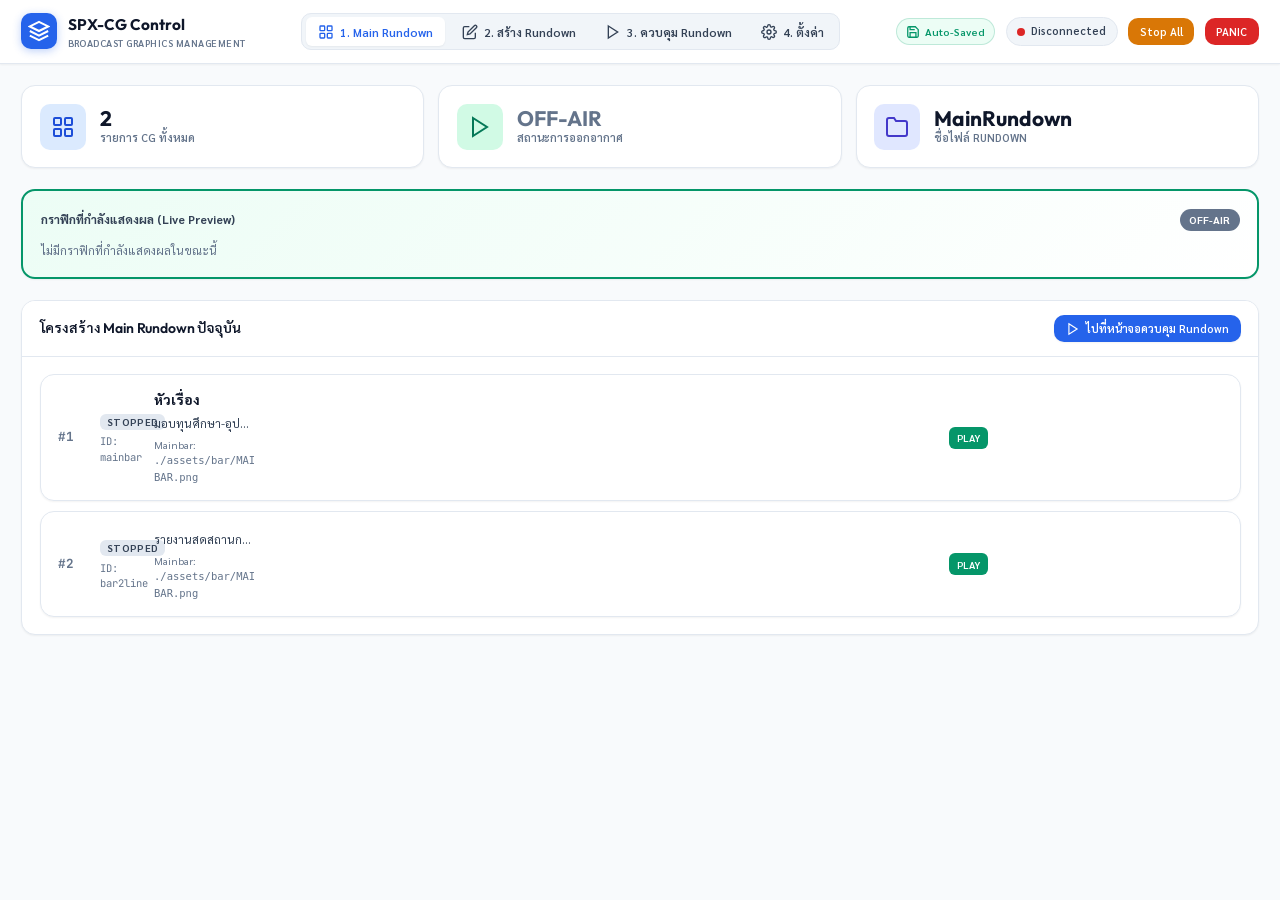
==== index.html @ 7d00e243 "Initial commit: SPX-CG Controller Front-End Workspace" ====
<!DOCTYPE html>
<html lang="th">
<head>
  <meta charset="UTF-8">
  <meta name="viewport" content="width=device-width, initial-scale=1.0">
  <title>SPX-CG Controller - Front-End Workspace</title>

  <!-- Google Fonts -->
  <link rel="preconnect" href="https://fonts.googleapis.com">
  <link rel="preconnect" href="https://fonts.gstatic.com" crossorigin>
  <link href="https://fonts.googleapis.com/css2?family=Sarabun:wght@300;400;500;600;700&family=Outfit:wght@500;600;700&family=JetBrains+Mono:wght@400;500&display=swap" rel="stylesheet">

  <!-- Stylesheets -->
  <link rel="stylesheet" href="css/main.css">
  <link rel="stylesheet" href="css/components.css">
  <link rel="stylesheet" href="css/responsive.css">
</head>
<body class="light-theme">
  <div id="app">
    <!-- Top Header & Navigation -->
    <header class="header-bar">
      <div class="brand">
        <div class="brand-logo">
          <svg width="22" height="22" viewBox="0 0 24 24" fill="none" stroke="currentColor" stroke-width="2.2">
            <polygon points="12 2 2 7 12 12 22 7 12 2"></polygon>
            <polyline points="2 17 12 22 22 17"></polyline>
            <polyline points="2 12 12 17 22 12"></polyline>
          </svg>
        </div>
        <div class="brand-text">
          <span class="brand-title">SPX-CG Control</span>
          <span class="brand-subtitle">Broadcast Graphics Management</span>
        </div>
      </div>

      <!-- 4 Screen Tabs -->
      <nav class="nav-screens">
        <button class="nav-screen-btn active" data-view="view-main-rundown">
          <svg width="16" height="16" viewBox="0 0 24 24" fill="none" stroke="currentColor" stroke-width="2">
            <rect x="3" y="3" width="7" height="7" rx="1"></rect>
            <rect x="14" y="3" width="7" height="7" rx="1"></rect>
            <rect x="14" y="14" width="7" height="7" rx="1"></rect>
            <rect x="3" y="14" width="7" height="7" rx="1"></rect>
          </svg>
          1. Main Rundown
        </button>
        <button class="nav-screen-btn" data-view="view-create-rundown">
          <svg width="16" height="16" viewBox="0 0 24 24" fill="none" stroke="currentColor" stroke-width="2">
            <path d="M11 4H4a2 2 0 0 0-2 2v14a2 2 0 0 0 2 2h14a2 2 0 0 0 2-2v-7"></path>
            <path d="M18.5 2.5a2.121 2.121 0 0 1 3 3L12 15l-4 1 1-4 9.5-9.5z"></path>
          </svg>
          2. สร้าง Rundown
        </button>
        <button class="nav-screen-btn" data-view="view-controller">
          <svg width="16" height="16" viewBox="0 0 24 24" fill="none" stroke="currentColor" stroke-width="2">
            <polygon points="5 3 19 12 5 21 5 3"></polygon>
          </svg>
          3. ควบคุม Rundown
        </button>
        <button class="nav-screen-btn" data-view="view-settings">
          <svg width="16" height="16" viewBox="0 0 24 24" fill="none" stroke="currentColor" stroke-width="2">
            <circle cx="12" cy="12" r="3"></circle>
            <path d="M19.4 15a1.65 1.65 0 0 0 .33 1.82l.06.06a2 2 0 0 1 0 2.83 2 2 0 0 1-2.83 0l-.06-.06a1.65 1.65 0 0 0-1.82-.33 1.65 1.65 0 0 0-1 1.51V21a2 2 0 0 1-2 2 2 2 0 0 1-2-2v-.09A1.65 1.65 0 0 0 9 19.4a1.65 1.65 0 0 0-1.82.33l-.06.06a2 2 0 0 1-2.83 0 2 2 0 0 1 0-2.83l.06-.06a1.65 1.65 0 0 0 .33-1.82 1.65 1.65 0 0 0-1.51-1H3a2 2 0 0 1-2-2 2 2 0 0 1 2-2h.09A1.65 1.65 0 0 0 4.6 9a1.65 1.65 0 0 0-.33-1.82l-.06-.06a2 2 0 0 1 0-2.83 2 2 0 0 1 2.83 0l.06.06a1.65 1.65 0 0 0 1.82.33H9a1.65 1.65 0 0 0 1-1.51V3a2 2 0 0 1 2-2 2 2 0 0 1 2 2v.09a1.65 1.65 0 0 0 1 1.51 1.65 1.65 0 0 0 1.82-.33l.06-.06a2 2 0 0 1 2.83 0 2 2 0 0 1 0 2.83l-.06.06a1.65 1.65 0 0 0-.33 1.82V9a1.65 1.65 0 0 0 1.51 1H21a2 2 0 0 1 2 2 2 2 0 0 1-2 2h-.09a1.65 1.65 0 0 0-1.51 1z"></path>
          </svg>
          4. ตั้งค่า
        </button>
      </nav>

      <!-- Status, Auto-Save Pill & Emergency Controls -->
      <div class="header-right">
        <!-- Auto-Save Status Pill -->
        <div class="autosave-status-pill saved" id="autosave-pill" title="สถานะการบันทึกอัตโนมัติ">
          <svg width="14" height="14" viewBox="0 0 24 24" fill="none" stroke="currentColor" stroke-width="2.2"><path d="M19 21H5a2 2 0 0 1-2-2V5a2 2 0 0 1 2-2h11l5 5v11a2 2 0 0 1-2 2z"></path><polyline points="17 21 17 13 7 13 7 21"></polyline><polyline points="7 3 7 8 15 8"></polyline></svg>
          <span id="autosave-text">Auto-Saved</span>
        </div>

        <div class="connection-status-pill" id="conn-status-pill">
          <span class="status-dot disconnected" id="status-dot"></span>
          <span class="status-label" id="status-label">Disconnected</span>
        </div>

        <button class="btn btn-warning btn-sm" id="btn-stop-all-layers" title="Stop all graphics with out animation">
          Stop All
        </button>
        <button class="btn btn-danger btn-sm btn-pulse" id="btn-panic" title="Clear all graphics instantly">
          PANIC
        </button>
      </div>
    </header>

    <!-- Main Content Container -->
    <main class="main-body">
      
      <!-- SCREEN 1: MAIN RUNDOWN (หน้าจอแสดงผล Main Rundown) -->
      <section class="screen-view active" id="view-main-rundown">
        <!-- View Content injected dynamically by mainRundown.js -->
      </section>

      <!-- SCREEN 2: CREATE RUNDOWN (หน้าจอสร้าง Rundown) -->
      <section class="screen-view" id="view-create-rundown">
        <!-- View Content injected dynamically by createRundown.js -->
      </section>

      <!-- SCREEN 3: RUNDOWN CONTROLLER (หน้าจอควบคุม Rundown) -->
      <section class="screen-view" id="view-controller">
        <!-- View Content injected dynamically by controller.js -->
      </section>

      <!-- SCREEN 4: SETTINGS (หน้าจอตั้งค่า) -->
      <section class="screen-view" id="view-settings">
        <!-- View Content injected dynamically by settings.js -->
      </section>

    </main>

    <!-- ITEM EDITOR MODAL DIALOG -->
    <dialog class="modal-dialog" id="item-editor-dialog">
      <div class="modal-content">
        <div class="modal-header">
          <h3 id="editor-dialog-title">เพิ่ม / แก้ไข รายการ CG</h3>
          <button class="btn-icon" id="btn-close-editor-modal">&times;</button>
        </div>
        <div class="modal-body">
          <form id="item-editor-form" onsubmit="return false;">
            <input type="hidden" id="edit-item-index" value="-1">
            
            <div class="form-grid">
              <div class="form-group">
                <label class="form-label" for="edit-item-id">ชนิด CG (itemID)</label>
                <select class="form-control" id="edit-item-id" required>
                  <option value="mainbar">บาร์ประเด็น (mainbar)</option>
                  <option value="bar2line">บาร์ชื่อ-ตำแหน่ง (bar2line)</option>
                </select>
              </div>

              <div class="form-group">
                <label class="form-label" for="edit-item-template">Template File Path</label>
                <input type="text" class="form-control font-mono" id="edit-item-template" value="Example/New-bar4.html" placeholder="e.g. Example/New-bar4.html" required>
              </div>

              <!-- Head input: optional (no required attribute) -->
              <div class="form-group full-width">
                <label class="form-label" for="edit-item-head">Head (หัวเรื่อง - เว้นว่างได้)</label>
                <input type="text" class="form-control" id="edit-item-head" placeholder="e.g. ข่าวเด่นวันนี้ (เว้นว่างได้)">
              </div>

              <div class="form-group full-width">
                <label class="form-label" for="edit-item-topic">Topic (หัวข้อย่อย)</label>
                <textarea class="form-control" id="edit-item-topic" rows="2" placeholder="e.g. มอบทุนศึกษา-อุปกรณ์กีฬา รร.ผลิตนักตบทีมชาติ" required></textarea>
              </div>

              <div class="form-group">
                <label class="form-label" for="edit-item-mainbar">Main Bar Image (รูปภาพ Main Bar)</label>
                <select class="form-control" id="edit-item-mainbar">
                  <option value="./assets/bar/MAIN BAR.png">MAIN BAR.png</option>
                </select>
              </div>

              <!-- Headbar select: supports empty value option -->
              <div class="form-group">
                <label class="form-label" for="edit-item-headbar">Head Bar Image (รูปภาพ Head Bar)</label>
                <select class="form-control" id="edit-item-headbar">
                  <option value="">none (ไม่เลือก / เว้นว่าง)</option>
                  <option value="./assets/head/top-bar-1.png">top-bar-1.png</option>
                  <option value="./assets/head/top-bar-2.png">top-bar-2.png</option>
                  <option value="./assets/head/top-bar-3.png">top-bar-3.png</option>
                  <option value="./assets/head/top-bar-4.png">top-bar-4.png</option>
                </select>
              </div>

              <div class="form-group">
                <label class="form-label" for="edit-item-layer">Webplayout Layer</label>
                <input type="number" class="form-control" id="edit-item-layer" value="1" min="1" max="100">
              </div>

              <div class="form-group">
                <label class="form-label" for="edit-item-out">Out Mode</label>
                <select class="form-control" id="edit-item-out">
                  <option value="manual">Manual (กดหยุดเอง)</option>
                  <option value="3000">3 วินาที Auto-Out</option>
                  <option value="5000">5 วินาที Auto-Out</option>
                  <option value="10000">10 วินาที Auto-Out</option>
                </select>
              </div>
            </div>

            <!-- Additional Custom DataFields -->
            <div class="datafields-section mt-4">
              <div class="section-header flex-between">
                <span class="fw-600 fs-sm">ข้อมูลเพิ่มเติม (Additional JSON Key-Values)</span>
                <button type="button" class="btn btn-xs btn-outline" id="btn-editor-add-field">+ เพิ่ม Field</button>
              </div>
              <div class="datafields-list mt-2" id="editor-datafields-list">
                <!-- Custom fields -->
              </div>
            </div>
          </form>
        </div>
        <div class="modal-footer">
          <button class="btn btn-secondary" id="btn-cancel-editor">ยกเลิก</button>
          <button class="btn btn-primary" id="btn-save-editor-item">บันทึกรายการ</button>
        </div>
      </div>
    </dialog>

    <!-- TOAST NOTIFICATION STACK -->
    <div class="toast-container" id="toast-container"></div>
  </div>

  <!-- JavaScript Modules -->
  <script type="module" src="js/app.js"></script>
</body>
</html>
---- css/main.css ----
/* ==========================================================================
   SPX GRAPHICS CONTROLLER - LIGHT THEME DESIGN SYSTEM
   Theme: Broadcast Light Slate & Clean Modern Aesthetics
   ========================================================================== */

:root {
  /* Light Theme Color System */
  --bg-main: #f8fafc;
  --bg-surface: #ffffff;
  --bg-card: #ffffff;
  --bg-card-hover: #f1f5f9;
  --bg-input: #ffffff;
  
  --border-color: #e2e8f0;
  --border-color-hover: #cbd5e1;
  --border-active: #3b82f6;

  /* Broadcast Action Colors */
  --accent-play: #059669;        /* Emerald Green Live */
  --accent-play-hover: #047857;
  --accent-stop: #dc2626;        /* Ruby Red Stop */
  --accent-stop-hover: #b91c1c;
  --accent-continue: #d97706;    /* Amber Step */
  --accent-continue-hover: #b45309;
  --accent-primary: #2563eb;     /* Royal Blue */
  --accent-primary-hover: #1d4ed8;

  /* Text Colors */
  --text-primary: #0f172a;
  --text-secondary: #334155;
  --text-muted: #64748b;
  --text-on-accent: #ffffff;

  /* Typography */
  --font-family-sans: 'Sarabun', -apple-system, BlinkMacSystemFont, 'Segoe UI', Roboto, sans-serif;
  --font-family-display: 'Outfit', 'Sarabun', sans-serif;
  --font-family-mono: 'JetBrains Mono', monospace;

  /* Layout & Spacing */
  --header-height: 64px;
  --radius-sm: 6px;
  --radius-md: 10px;
  --radius-lg: 14px;
  --radius-full: 9999px;

  /* Shadows */
  --shadow-sm: 0 1px 2px 0 rgba(0, 0, 0, 0.05);
  --shadow-md: 0 4px 6px -1px rgba(0, 0, 0, 0.1), 0 2px 4px -1px rgba(0, 0, 0, 0.06);
  --shadow-lg: 0 10px 15px -3px rgba(0, 0, 0, 0.1), 0 4px 6px -2px rgba(0, 0, 0, 0.05);

  /* Transitions */
  --transition-fast: 150ms cubic-bezier(0.4, 0, 0.2, 1);
  --transition-normal: 250ms cubic-bezier(0.4, 0, 0.2, 1);
}

/* Reset */
*, *::before, *::after {
  box-sizing: border-box;
  margin: 0;
  padding: 0;
}

html, body {
  width: 100%;
  height: 100%;
  background-color: var(--bg-main);
  color: var(--text-primary);
  font-family: var(--font-family-sans);
  font-size: 14px;
  line-height: 1.5;
  overflow: hidden;
  -webkit-font-smoothing: antialiased;
}

#app {
  display: flex;
  flex-direction: column;
  height: 100vh;
  width: 100vw;
  overflow: hidden;
}

/* Custom Scrollbars */
::-webkit-scrollbar {
  width: 6px;
  height: 6px;
}

::-webkit-scrollbar-track {
  background: #f1f5f9;
}

::-webkit-scrollbar-thumb {
  background: #cbd5e1;
  border-radius: 4px;
}

::-webkit-scrollbar-thumb:hover {
  background: #94a3b8;
}

/* Typography Helpers */
h1, h2, h3, h4, h5, h6 {
  font-family: var(--font-family-display);
  font-weight: 600;
  color: var(--text-primary);
  letter-spacing: -0.01em;
}

.text-muted { color: var(--text-muted) !important; }
.text-secondary { color: var(--text-secondary) !important; }
.text-success { color: var(--accent-play) !important; }
.text-danger { color: var(--accent-stop) !important; }
.text-warning { color: var(--accent-continue) !important; }
.text-primary { color: var(--accent-primary) !important; }

.fs-xs { font-size: 0.75rem; }
.fs-sm { font-size: 0.85rem; }
.fs-md { font-size: 1rem; }
.fs-lg { font-size: 1.2rem; }

.fw-500 { font-weight: 500; }
.fw-600 { font-weight: 600; }
.fw-700 { font-weight: 700; }

.font-mono { font-family: var(--font-family-mono); }

/* Alignment Utilities */
.flex-between { display: flex; align-items: center; justify-content: space-between; }
.flex-center { display: flex; align-items: center; justify-content: center; }
.flex-1 { flex: 1; }
.ml-auto { margin-left: auto !important; }
.mr-auto { margin-right: auto !important; }
.mt-1 { margin-top: 0.25rem !important; }
.mt-2 { margin-top: 0.5rem !important; }
.mt-3 { margin-top: 1rem !important; }
.mt-4 { margin-top: 1.5rem !important; }
.mb-2 { margin-bottom: 0.5rem !important; }
.mb-3 { margin-bottom: 1rem !important; }
.hidden { display: none !important; }

/* Header Bar */
.header-bar {
  height: var(--header-height);
  background-color: var(--bg-surface);
  border-bottom: 1px solid var(--border-color);
  display: flex;
  align-items: center;
  justify-content: space-between;
  padding: 0 1.5rem;
  z-index: 50;
  box-shadow: var(--shadow-sm);
}

.brand {
  display: flex;
  align-items: center;
  gap: 0.75rem;
}

.brand-logo {
  width: 36px;
  height: 36px;
  border-radius: var(--radius-md);
  background: var(--accent-primary);
  color: #ffffff;
  display: flex;
  align-items: center;
  justify-content: center;
  box-shadow: 0 2px 8px rgba(37, 99, 235, 0.3);
}

.brand-title {
  font-family: var(--font-family-display);
  font-size: 1.1rem;
  font-weight: 700;
  color: var(--text-primary);
  display: block;
}

.brand-subtitle {
  font-size: 0.7rem;
  color: var(--text-muted);
  display: block;
  text-transform: uppercase;
  letter-spacing: 0.05em;
  font-weight: 600;
}

/* Nav Screens Bar */
.nav-screens {
  display: flex;
  align-items: center;
  gap: 0.35rem;
  background: #f1f5f9;
  padding: 0.25rem;
  border-radius: var(--radius-md);
  border: 1px solid var(--border-color);
}

.nav-screen-btn {
  background: transparent;
  border: none;
  padding: 0.45rem 0.85rem;
  border-radius: var(--radius-sm);
  font-family: var(--font-family-sans);
  font-size: 0.85rem;
  font-weight: 600;
  color: var(--text-secondary);
  display: flex;
  align-items: center;
  gap: 0.45rem;
  cursor: pointer;
  transition: all var(--transition-fast);
}

.nav-screen-btn:hover {
  color: var(--text-primary);
}

.nav-screen-btn.active {
  background: #ffffff;
  color: var(--accent-primary);
  box-shadow: var(--shadow-sm);
}

.header-right {
  display: flex;
  align-items: center;
  gap: 0.75rem;
}

/* Auto-Save Status Pill */
.autosave-status-pill {
  display: flex;
  align-items: center;
  gap: 0.35rem;
  font-size: 0.75rem;
  font-weight: 600;
  padding: 0.3rem 0.65rem;
  border-radius: var(--radius-full);
  background: #f1f5f9;
  border: 1px solid var(--border-color);
  transition: all var(--transition-fast);
}

.autosave-status-pill.saved {
  color: var(--accent-play);
  background: #ecfdf5;
  border-color: rgba(5, 150, 105, 0.2);
}

.autosave-status-pill.saving {
  color: var(--accent-continue);
  background: #fef3c7;
  border-color: rgba(217, 119, 6, 0.2);
}

.autosave-status-pill.error {
  color: var(--accent-stop);
  background: #fee2e2;
  border-color: rgba(220, 38, 38, 0.2);
}

.connection-status-pill {
  display: flex;
  align-items: center;
  gap: 0.45rem;
  background: #f1f5f9;
  border: 1px solid var(--border-color);
  padding: 0.35rem 0.75rem;
  border-radius: var(--radius-full);
  font-size: 0.78rem;
  font-weight: 600;
  color: var(--text-secondary);
}

.status-dot {
  width: 8px;
  height: 8px;
  border-radius: 50%;
}

.status-dot.connected {
  background-color: var(--accent-play);
  box-shadow: 0 0 6px var(--accent-play);
}

.status-dot.disconnected {
  background-color: var(--accent-stop);
}

.status-dot.checking {
  background-color: var(--accent-continue);
}

/* Buttons */
.btn {
  display: inline-flex;
  align-items: center;
  justify-content: center;
  gap: 0.45rem;
  padding: 0.55rem 1rem;
  border-radius: var(--radius-md);
  font-family: var(--font-family-sans);
  font-size: 0.85rem;
  font-weight: 600;
  cursor: pointer;
  border: 1px solid transparent;
  transition: all var(--transition-fast);
  user-select: none;
}

.btn-sm { padding: 0.35rem 0.75rem; font-size: 0.78rem; }
.btn-xs { padding: 0.25rem 0.5rem; font-size: 0.72rem; border-radius: var(--radius-sm); }
.btn-lg { padding: 0.85rem 1.5rem; font-size: 1rem; border-radius: var(--radius-lg); }

.btn-primary {
  background: var(--accent-primary);
  color: #ffffff;
  box-shadow: var(--shadow-sm);
}
.btn-primary:hover {
  background: var(--accent-primary-hover);
}

.btn-secondary {
  background: #ffffff;
  color: var(--text-primary);
  border-color: var(--border-color);
}
.btn-secondary:hover {
  background: #f8fafc;
  border-color: var(--border-color-hover);
}

.btn-outline {
  background: transparent;
  color: var(--text-secondary);
  border-color: var(--border-color);
}
.btn-outline:hover {
  color: var(--text-primary);
  border-color: var(--border-color-hover);
  background: #f1f5f9;
}

.btn-success, .btn-play {
  background: var(--accent-play);
  color: #ffffff;
}
.btn-success:hover, .btn-play:hover {
  background: var(--accent-play-hover);
}

.btn-warning {
  background: var(--accent-continue);
  color: #ffffff;
}
.btn-warning:hover {
  background: var(--accent-continue-hover);
}

.btn-danger, .btn-stop {
  background: var(--accent-stop);
  color: #ffffff;
}
.btn-danger:hover, .btn-stop:hover {
  background: var(--accent-stop-hover);
}

.btn-pulse {
  animation: pulse-danger-light 2s infinite;
}

@keyframes pulse-danger-light {
  0% { box-shadow: 0 0 0 0 rgba(220, 38, 38, 0.4); }
  70% { box-shadow: 0 0 0 8px rgba(220, 38, 38, 0); }
  100% { box-shadow: 0 0 0 0 rgba(220, 38, 38, 0); }
}

.btn-icon {
  background: transparent;
  border: none;
  color: var(--text-muted);
  padding: 0.35rem;
  border-radius: var(--radius-sm);
  cursor: pointer;
  display: inline-flex;
  align-items: center;
  justify-content: center;
  transition: all var(--transition-fast);
}

.btn-icon:hover {
  color: var(--text-primary);
  background: #f1f5f9;
}

/* Badges */
.badge {
  display: inline-flex;
  align-items: center;
  padding: 0.2rem 0.5rem;
  border-radius: var(--radius-sm);
  font-size: 0.72rem;
  font-weight: 700;
  line-height: 1;
  text-transform: uppercase;
  letter-spacing: 0.03em;
}

.badge-neutral { background: #e2e8f0; color: var(--text-secondary); }
.badge-info { background: #dbeafe; color: #1d4ed8; }
.badge-success { background: #d1fae5; color: #047857; }
.badge-danger { background: #fee2e2; color: #b91c1c; }
.badge-warning { background: #fef3c7; color: #b45309; }

/* Main Content Area & Views */
.main-body {
  flex: 1;
  overflow-y: auto;
  padding: 1.5rem;
  background-color: var(--bg-main);
}

.screen-view {
  display: none;
  height: 100%;
}

.screen-view.active {
  display: flex;
  flex-direction: column;
}

/* Cards & Containers */
.card {
  background: var(--bg-surface);
  border: 1px solid var(--border-color);
  border-radius: var(--radius-lg);
  box-shadow: var(--shadow-sm);
  overflow: hidden;
}

.card-header {
  padding: 1rem 1.25rem;
  border-bottom: 1px solid var(--border-color);
  background: #ffffff;
}

.card-body {
  padding: 1.25rem;
}

/* Form Styles */
.form-grid {
  display: grid;
  grid-template-columns: repeat(auto-fit, minmax(240px, 1fr));
  gap: 1rem;
}

.form-group {
  display: flex;
  flex-direction: column;
  gap: 0.35rem;
}

.form-group.full-width {
  grid-column: 1 / -1;
}

.form-label {
  font-size: 0.78rem;
  font-weight: 700;
  color: var(--text-secondary);
  text-transform: uppercase;
  letter-spacing: 0.03em;
}

.form-control {
  background: var(--bg-input);
  border: 1px solid var(--border-color);
  border-radius: var(--radius-md);
  padding: 0.6rem 0.8rem;
  color: var(--text-primary);
  font-family: var(--font-family-sans);
  font-size: 0.88rem;
  outline: none;
  transition: all var(--transition-fast);
}

.form-control:focus {
  border-color: var(--accent-primary);
  box-shadow: 0 0 0 3px rgba(37, 99, 235, 0.15);
}

/* Toast Container */
.toast-container {
  position. fixed;
  bottom: 1.5rem;
  right: 1.5rem;
  display: flex;
  flex-direction: column;
  gap: 0.75rem;
  z-index: 9999;
  pointer-events: none;
}

.toast {
  pointer-events: auto;
  min-width: 280px;
  max-width: 420px;
  padding: 0.85rem 1.1rem;
  border-radius: var(--radius-md);
  background: #ffffff;
  border: 1px solid var(--border-color);
  box-shadow: var(--shadow-lg);
  display: flex;
  align-items: center;
  gap: 0.75rem;
  font-size: 0.85rem;
}

.toast.toast-success { border-left: 4px solid var(--accent-play); }
.toast.toast-danger { border-left: 4px solid var(--accent-stop); }
.toast.toast-warning { border-left: 4px solid var(--accent-continue); }
.toast.toast-info { border-left: 4px solid var(--accent-primary); }
---- css/components.css ----
/* ==========================================================================
   SPX GRAPHICS CONTROLLER - LIGHT THEME COMPONENT STYLES
   ========================================================================== */

/* --------------------------------------------------------------------------
   VIEW 1: MAIN RUNDOWN OVERVIEW
   -------------------------------------------------------------------------- */
.overview-dashboard {
  display: flex;
  flex-direction: column;
  gap: 1.5rem;
}

.stats-grid {
  display: grid;
  grid-template-columns: repeat(auto-fit, minmax(220px, 1fr));
  gap: 1rem;
}

.stat-card {
  background: #ffffff;
  border: 1px solid var(--border-color);
  border-radius: var(--radius-lg);
  padding: 1.25rem;
  display: flex;
  align-items: center;
  gap: 1rem;
  box-shadow: var(--shadow-sm);
}

.stat-icon {
  width: 46px;
  height: 46px;
  border-radius: var(--radius-md);
  display: flex;
  align-items: center;
  justify-content: center;
}

.stat-icon.primary { background: #dbeafe; color: #1d4ed8; }
.stat-icon.success { background: #d1fae5; color: #047857; }
.stat-icon.info { background: #e0e7ff; color: #4338ca; }

.stat-value {
  font-family: var(--font-family-display);
  font-size: 1.5rem;
  font-weight: 700;
  color: var(--text-primary);
  line-height: 1.1;
}

.stat-label {
  font-size: 0.78rem;
  font-weight: 600;
  color: var(--text-muted);
  text-transform: uppercase;
}

.live-onair-box {
  background: linear-gradient(135deg, #ecfdf5 0%, #ffffff 100%);
  border: 2px solid var(--accent-play);
  border-radius: var(--radius-lg);
  padding: 1.25rem;
  box-shadow: var(--shadow-sm);
}

.onair-header {
  display: flex;
  align-items: center;
  justify-content: space-between;
  margin-bottom: 0.75rem;
}

.onair-pulse-badge {
  display: inline-flex;
  align-items: center;
  gap: 0.4rem;
  background: var(--accent-play);
  color: #ffffff;
  padding: 0.25rem 0.65rem;
  border-radius: var(--radius-full);
  font-weight: 700;
  font-size: 0.75rem;
  text-transform: uppercase;
}

.onair-item-preview {
  display: flex;
  flex-direction: column;
  gap: 0.35rem;
}

.onair-item-head {
  font-size: 1.15rem;
  font-weight: 700;
  color: var(--text-primary);
}

.onair-item-topic {
  font-size: 0.95rem;
  color: var(--text-secondary);
}

.onair-meta {
  display: flex;
  gap: 1rem;
  margin-top: 0.5rem;
  font-size: 0.78rem;
  color: var(--text-muted);
}

/* --------------------------------------------------------------------------
   VIEW 2: CREATE RUNDOWN WORKSPACE
   -------------------------------------------------------------------------- */
.rundown-workspace-toolbar {
  display: flex;
  align-items: center;
  justify-content: space-between;
  background: #ffffff;
  border: 1px solid var(--border-color);
  border-radius: var(--radius-lg);
  padding: 1rem 1.25rem;
  margin-bottom: 1.25rem;
  box-shadow: var(--shadow-sm);
}

.items-table-container {
  display: flex;
  flex-direction: column;
  gap: 0.75rem;
}

.item-row-card {
  background: #ffffff;
  border: 1px solid var(--border-color);
  border-radius: var(--radius-lg);
  padding: 1rem 1.25rem;
  display: grid;
  grid-template-columns: 28px 40px 100px 1fr 220px;
  align-items: center;
  gap: 1rem;
  box-shadow: var(--shadow-sm);
  transition: all var(--transition-fast);
  user-select: none;
}

.item-row-card:hover {
  border-color: var(--border-color-hover);
  box-shadow: var(--shadow-md);
}

.item-row-card.is-onair {
  border-color: var(--accent-play);
  background: #f0fdf4;
}

.item-row-card.dragging {
  opacity: 0.4;
  border: 2px dashed var(--accent-primary) !important;
}

.item-row-card.drag-over {
  border-top: 3px solid var(--accent-primary) !important;
  background: #eff6ff !important;
}

.item-row-index {
  font-family: var(--font-family-mono);
  font-weight: 700;
  color: var(--text-muted);
  font-size: 0.9rem;
}

.item-row-main {
  display: flex;
  flex-direction: column;
  gap: 0.3rem;
  overflow: hidden;
}

.item-row-head {
  font-weight: 700;
  font-size: 1rem;
  color: var(--text-primary);
}

.item-row-topic {
  font-size: 0.85rem;
  color: var(--text-secondary);
  white-space: nowrap;
  overflow: hidden;
  text-overflow: ellipsis;
}

.item-row-assets {
  display: flex;
  align-items: center;
  gap: 0.75rem;
  font-size: 0.75rem;
  color: var(--text-muted);
}

.item-row-actions {
  display: flex;
  align-items: center;
  justify-content: flex-end;
  gap: 0.35rem;
}

/* --------------------------------------------------------------------------
   VIEW 3: RUNDOWN CONTROLLER DESK
   -------------------------------------------------------------------------- */
.controller-desk {
  display: grid;
  grid-template-columns: 1fr 340px;
  gap: 1.5rem;
  height: 100%;
}

.main-controller-panel {
  display: flex;
  flex-direction: column;
  gap: 1.25rem;
}

.big-control-buttons {
  display: grid;
  grid-template-columns: 2fr 1fr 1fr;
  gap: 1rem;
}

.btn-control-big {
  display: flex;
  flex-direction: column;
  align-items: center;
  justify-content: center;
  gap: 0.4rem;
  padding: 1.5rem 1rem;
  border-radius: var(--radius-lg);
  font-family: var(--font-family-display);
  font-weight: 700;
  font-size: 1.25rem;
  color: #ffffff;
  border: none;
  cursor: pointer;
  box-shadow: var(--shadow-md);
  transition: transform var(--transition-fast), box-shadow var(--transition-fast);
}

.btn-control-big:active {
  transform: scale(0.98);
}

.btn-control-play {
  background: linear-gradient(135deg, #059669 0%, #047857 100%);
}

.btn-control-next {
  background: linear-gradient(135deg, #d97706 0%, #b45309 100%);
}

.btn-control-stop {
  background: linear-gradient(135deg, #dc2626 0%, #b91c1c 100%);
}

.playlist-container {
  flex: 1;
  background: #ffffff;
  border: 1px solid var(--border-color);
  border-radius: var(--radius-lg);
  padding: 1rem;
  overflow-y: auto;
  display: flex;
  flex-direction: column;
  gap: 0.5rem;
}

.playlist-item {
  display: flex;
  align-items: center;
  justify-content: space-between;
  padding: 0.85rem 1rem;
  border: 1px solid var(--border-color);
  border-radius: var(--radius-md);
  cursor: grab;
  user-select: none;
  transition: all var(--transition-fast);
}

.playlist-item:active {
  cursor: grabbing;
}

.playlist-item:hover {
  background: var(--bg-card-hover);
}

.playlist-item.selected {
  border-color: var(--accent-primary);
  background: #eff6ff;
}

.playlist-item.onair {
  border-color: var(--accent-play);
  background: #ecfdf5;
}

.playlist-item.dragging {
  opacity: 0.4;
  border: 2px dashed var(--accent-primary) !important;
}

.playlist-item.drag-over {
  border-top: 3px solid var(--accent-primary) !important;
  background: #eff6ff !important;
}

.drag-handle {
  cursor: grab;
  color: var(--text-muted);
  display: flex;
  align-items: center;
  justify-content: center;
  padding: 0.2rem;
  border-radius: var(--radius-sm);
  transition: color var(--transition-fast);
}

.drag-handle:hover {
  color: var(--text-primary);
  background: rgba(0, 0, 0, 0.05);
}

/* Side Monitor Panel */
.side-monitor-panel {
  display: flex;
  flex-direction: column;
  gap: 1rem;
}

/* --------------------------------------------------------------------------
   VIEW 4: SETTINGS SCREEN
   -------------------------------------------------------------------------- */
.settings-container {
  max-width: 800px;
  margin: 0 auto;
  width: 100%;
  display: flex;
  flex-direction: column;
  gap: 1.5rem;
}

.json-preview-box {
  background: #0f172a;
  color: #38bdf8;
  padding: 1rem;
  border-radius: var(--radius-md);
  font-family: var(--font-family-mono);
  font-size: 0.8rem;
  overflow-x: auto;
  max-height: 250px;
}

/* Modal Dialog */
.modal-dialog {
  border: none;
  background: transparent;
  padding: 0;
  margin: auto;
  max-width: 650px;
  width: 90vw;
  outline: none;
}

.modal-dialog::backdrop {
  background: rgba(15, 23, 42, 0.4);
  backdrop-filter: blur(4px);
}

.modal-content {
  background: #ffffff;
  border-radius: var(--radius-lg);
  box-shadow: var(--shadow-lg);
  border: 1px solid var(--border-color);
  overflow: hidden;
}

.modal-header {
  padding: 1.1rem 1.35rem;
  border-bottom: 1px solid var(--border-color);
  display: flex;
  align-items: center;
  justify-content: space-between;
}

.modal-body {
  padding: 1.35rem;
  max-height: 75vh;
  overflow-y: auto;
}

.modal-footer {
  padding: 1rem 1.35rem;
  background: #f8fafc;
  border-top: 1px solid var(--border-color);
  display: flex;
  align-items: center;
  justify-content: flex-end;
  gap: 0.5rem;
}

/* DataField Row */
.datafield-row {
  display: grid;
  grid-template-columns: 140px 1fr 32px;
  gap: 0.5rem;
  align-items: center;
  margin-bottom: 0.4rem;
}
---- css/responsive.css ----
/* ==========================================================================
   SPX GRAPHICS CONTROLLER - RESPONSIVE LAYOUTS
   ========================================================================== */

@media (max-width: 1200px) {
  .rundown-item-card {
    grid-template-columns: 36px 90px 1fr 200px;
  }
  .item-actions-col {
    grid-column: 1 / -1;
    justify-content: flex-end;
    border-top: 1px solid rgba(255, 255, 255, 0.05);
    padding-top: 0.5rem;
    margin-top: 0.25rem;
  }
}

@media (max-width: 900px) {
  :root {
    --sidebar-width: 250px;
  }
  
  .rundown-toolbar {
    flex-direction: column;
    align-items: flex-start;
    gap: 0.75rem;
  }
  
  .toolbar-actions {
    width: 100%;
    flex-wrap: wrap;
  }
}

@media (max-width: 768px) {
  .workspace-container {
    flex-direction: column;
  }

  .sidebar {
    width: 100%;
    height: 250px;
    border-right: none;
    border-bottom: 1px solid var(--border-color);
  }

  .rundown-item-card {
    grid-template-columns: 1fr;
    gap: 0.5rem;
  }
  
  .item-index-badge {
    text-align: left;
  }
}
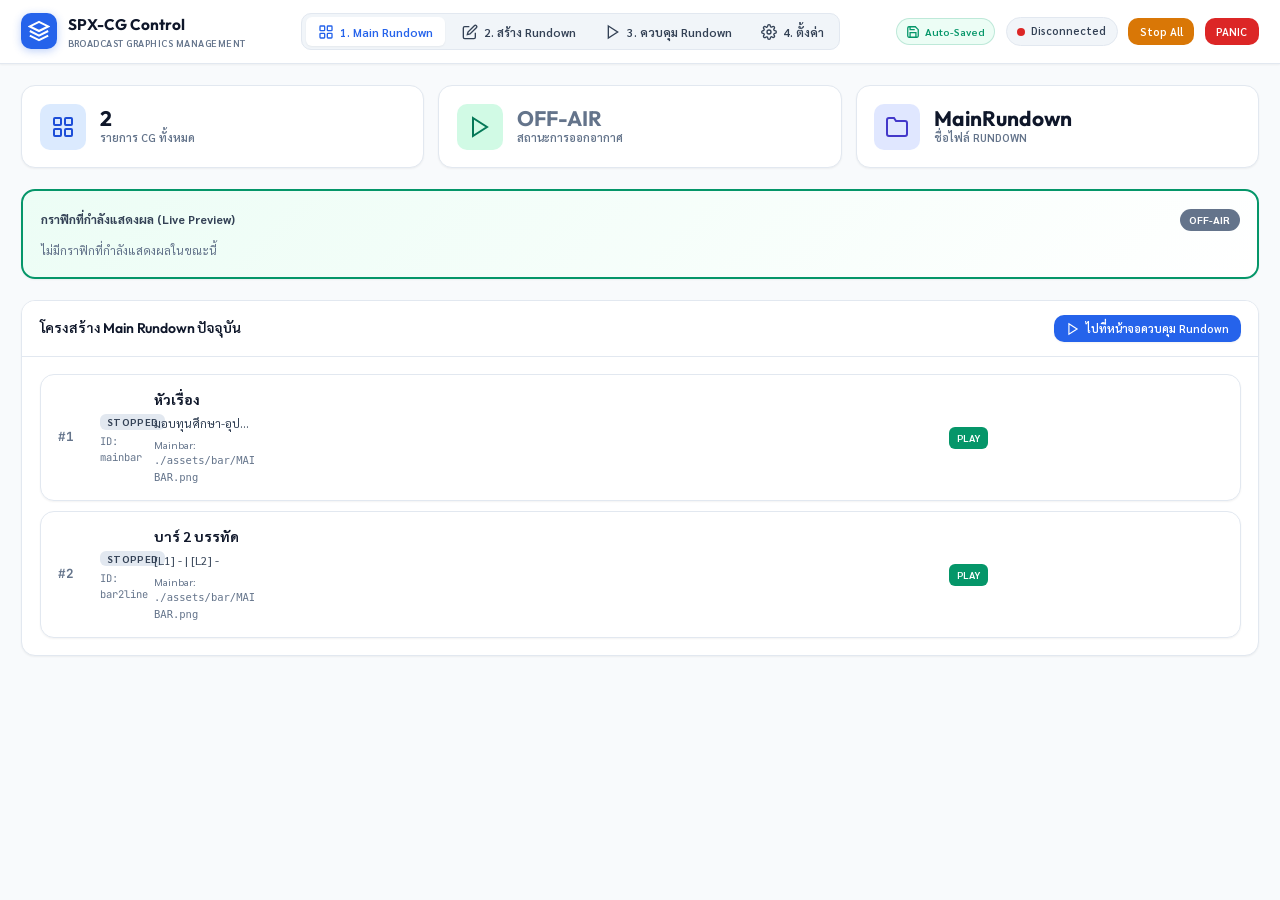
==== commit bea13d3e: "feat: Add progressive CG creation modal, 4 CG types support, quick preset tags, and CG Logo controll" ====
--- a/index.html
+++ b/index.html
@@ -117,88 +117,151 @@
     <dialog class="modal-dialog" id="item-editor-dialog">
       <div class="modal-content">
         <div class="modal-header">
-          <h3 id="editor-dialog-title">เพิ่ม / แก้ไข รายการ CG</h3>
+          <h3 id="editor-dialog-title">สร้างรายการ CG ใหม่</h3>
           <button class="btn-icon" id="btn-close-editor-modal">&times;</button>
         </div>
         <div class="modal-body">
           <form id="item-editor-form" onsubmit="return false;">
             <input type="hidden" id="edit-item-index" value="-1">
             
-            <div class="form-grid">
-              <div class="form-group">
-                <label class="form-label" for="edit-item-id">ชนิด CG (itemID)</label>
-                <select class="form-control" id="edit-item-id" required>
-                  <option value="mainbar">บาร์ประเด็น (mainbar)</option>
-                  <option value="bar2line">บาร์ชื่อ-ตำแหน่ง (bar2line)</option>
-                </select>
-              </div>
-
-              <div class="form-group">
-                <label class="form-label" for="edit-item-template">Template File Path</label>
-                <input type="text" class="form-control font-mono" id="edit-item-template" value="Example/New-bar4.html" placeholder="e.g. Example/New-bar4.html" required>
-              </div>
-
-              <!-- Head input: optional (no required attribute) -->
-              <div class="form-group full-width">
-                <label class="form-label" for="edit-item-head">Head (หัวเรื่อง - เว้นว่างได้)</label>
-                <input type="text" class="form-control" id="edit-item-head" placeholder="e.g. ข่าวเด่นวันนี้ (เว้นว่างได้)">
-              </div>
-
-              <div class="form-group full-width">
-                <label class="form-label" for="edit-item-topic">Topic (หัวข้อย่อย)</label>
-                <textarea class="form-control" id="edit-item-topic" rows="2" placeholder="e.g. มอบทุนศึกษา-อุปกรณ์กีฬา รร.ผลิตนักตบทีมชาติ" required></textarea>
-              </div>
-
-              <div class="form-group">
-                <label class="form-label" for="edit-item-mainbar">Main Bar Image (รูปภาพ Main Bar)</label>
-                <select class="form-control" id="edit-item-mainbar">
-                  <option value="./assets/bar/MAIN BAR.png">MAIN BAR.png</option>
-                </select>
-              </div>
-
-              <!-- Headbar select: supports empty value option -->
-              <div class="form-group">
-                <label class="form-label" for="edit-item-headbar">Head Bar Image (รูปภาพ Head Bar)</label>
-                <select class="form-control" id="edit-item-headbar">
-                  <option value="">none (ไม่เลือก / เว้นว่าง)</option>
-                  <option value="./assets/head/top-bar-1.png">top-bar-1.png</option>
-                  <option value="./assets/head/top-bar-2.png">top-bar-2.png</option>
-                  <option value="./assets/head/top-bar-3.png">top-bar-3.png</option>
-                  <option value="./assets/head/top-bar-4.png">top-bar-4.png</option>
-                </select>
-              </div>
-
-              <div class="form-group">
-                <label class="form-label" for="edit-item-layer">Webplayout Layer</label>
-                <input type="number" class="form-control" id="edit-item-layer" value="1" min="1" max="100">
-              </div>
-
-              <div class="form-group">
-                <label class="form-label" for="edit-item-out">Out Mode</label>
-                <select class="form-control" id="edit-item-out">
-                  <option value="manual">Manual (กดหยุดเอง)</option>
-                  <option value="3000">3 วินาที Auto-Out</option>
-                  <option value="5000">5 วินาที Auto-Out</option>
-                  <option value="10000">10 วินาที Auto-Out</option>
-                </select>
-              </div>
+            <!-- STEP 1: Select CG Type -->
+            <div class="form-group mb-4">
+              <label class="form-label fw-600 fs-md" for="edit-item-id">
+                <span class="step-badge">1</span> เลือกประเภทของ CG
+              </label>
+              <select class="form-control form-control-lg" id="edit-item-id">
+                <option value="">-- กรุณาเลือกประเภท CG --</option>
+                <option value="logo">1. Logo บาร์ (logo)</option>
+                <option value="mainbar">2. บาร์ประเด็น (mainbar)</option>
+                <option value="bar2line">3. บาร์ 2 บรรทัด (bar2line)</option>
+                <option value="bar2name">4. บาร์พิธีกร 2 คน (bar2name)</option>
+              </select>
             </div>
 
-            <!-- Additional Custom DataFields -->
-            <div class="datafields-section mt-4">
-              <div class="section-header flex-between">
-                <span class="fw-600 fs-sm">ข้อมูลเพิ่มเติม (Additional JSON Key-Values)</span>
-                <button type="button" class="btn btn-xs btn-outline" id="btn-editor-add-field">+ เพิ่ม Field</button>
-              </div>
-              <div class="datafields-list mt-2" id="editor-datafields-list">
-                <!-- Custom fields -->
-              </div>
+            <!-- STEP 2: Progressive Dynamic Form Fields -->
+            <div id="editor-step-fields" class="editor-fields-container hidden">
+              
+              <!-- Top Bar Text & Presets (For mainbar, bar2line, bar2name) -->
+              <div id="section-head" class="form-group full-width mb-3">
+                <label class="form-label" for="edit-item-head">Top Bar (เว้นว่างได้)</label>
+                <input type="text" class="form-control" id="edit-item-head" placeholder="e.g. ประเด็นร้อน (เว้นว่างได้)">
+                
+                <!-- Quick Preset Tags -->
+                <div class="preset-head-container mt-2">
+                  <span class="fs-xs text-muted mr-1">ข้อความที่ใช้บ่อย:</span>
+                  <div class="preset-head-tags" id="preset-head-tags">
+                    <!-- Dynamic Preset Buttons -->
+                  </div>
+                </div>
+              </div>
+
+              <!-- DYNAMIC GROUP 1: Logo (logo) -->
+              <div id="fields-logo" class="cg-type-group hidden">
+                <div class="form-group full-width">
+                  <label class="form-label" for="edit-item-logo">Logo (จำเป็นต้องมีข้อมูล)</label>
+                  <select class="form-control" id="edit-item-logo">
+                    <!-- Populated dynamically from ./assets/logo -->
+                  </select>
+                </div>
+              </div>
+
+              <!-- DYNAMIC GROUP 2: บาร์ประเด็น (mainbar) -->
+              <div id="fields-mainbar" class="cg-type-group hidden">
+                <div class="form-group full-width">
+                  <label class="form-label" for="edit-item-topic">Topic (จำเป็นต้องมีข้อมูล)</label>
+                  <textarea class="form-control" id="edit-item-topic" rows="2" placeholder="e.g. มอบทุนศึกษา-อุปกรณ์กีฬา รร.ผลิตนักตบทีมชาติ"></textarea>
+                </div>
+              </div>
+
+              <!-- DYNAMIC GROUP 3: บาร์ 2 บรรทัด (bar2line) -->
+              <div id="fields-bar2line" class="cg-type-group hidden">
+                <div class="form-grid">
+                  <div class="form-group full-width">
+                    <label class="form-label" for="edit-item-line1">Line Top (บรรทัดบน - จำเป็นต้องมีข้อมูล)</label>
+                    <input type="text" class="form-control" id="edit-item-line1" placeholder="e.g. หัวข้อบรรทัดบน">
+                  </div>
+                  <div class="form-group full-width">
+                    <label class="form-label" for="edit-item-line2-bar2line">Line Bottom (บรรทัดล่าง - จำเป็นต้องมีข้อมูล)</label>
+                    <input type="text" class="form-control" id="edit-item-line2-bar2line" placeholder="e.g. ข้อความบรรทัดล่าง">
+                  </div>
+                </div>
+              </div>
+
+              <!-- DYNAMIC GROUP 4: บาร์พิธีกร 2 คน (bar2name) -->
+              <div id="fields-bar2name" class="cg-type-group hidden">
+                <div class="form-grid">
+                  <div class="form-group">
+                    <label class="form-label" for="edit-item-name1">Name Left (ชื่อคนซ้าย - จำเป็นต้องมีข้อมูล)</label>
+                    <input type="text" class="form-control" id="edit-item-name1" placeholder="e.g. นายสมชาย ใจดี">
+                  </div>
+                  <div class="form-group">
+                    <label class="form-label" for="edit-item-name2">Name Right (ชื่อคนขวา - จำเป็นต้องมีข้อมูล)</label>
+                    <input type="text" class="form-control" id="edit-item-name2" placeholder="e.g. นางสาวสมหญิง รักสงบ">
+                  </div>
+                  <div class="form-group full-width">
+                    <label class="form-label" for="edit-item-line2-bar2name">ตำแหน่งพิธีกร (จำเป็นต้องมีข้อมูล)</label>
+                    <input type="text" class="form-control" id="edit-item-line2-bar2name" placeholder="e.g. ผู้ดำเนินรายการ / ผู้ประกาศข่าว">
+                  </div>
+                </div>
+              </div>
+
+              <!-- Image Options (Main Bar & Top Bar Image) -->
+              <div id="section-bar-assets" class="form-grid mt-3">
+                <div class="form-group">
+                  <label class="form-label" for="edit-item-mainbar">Main Bar Image (รูปภาพ Main Bar)</label>
+                  <select class="form-control" id="edit-item-mainbar">
+                    <option value="./assets/bar/BAR.png">BAR.png</option>
+                  </select>
+                </div>
+                <div class="form-group">
+                  <label class="form-label" for="edit-item-headbar">Top Bar Image (รูปภาพ Top Bar)</label>
+                  <select class="form-control" id="edit-item-headbar">
+                    <option value="">none (ไม่เลือก / เว้นว่าง)</option>
+                  </select>
+                </div>
+              </div>
+
+              <!-- Advanced Settings (Collapsible or Standard) -->
+              <details class="advanced-settings-details mt-4">
+                <summary class="fs-xs text-muted cursor-pointer font-semibold">⚙️ ตั้งค่าขั้นสูง (Template, Layer, Out Mode)</summary>
+                <div class="form-grid mt-3">
+                  <div class="form-group">
+                    <label class="form-label" for="edit-item-template">Template File Path</label>
+                    <input type="text" class="form-control font-mono" id="edit-item-template" value="Example/New-bar4.html">
+                  </div>
+                  <div class="form-group">
+                    <label class="form-label" for="edit-item-layer">Webplayout Layer</label>
+                    <input type="number" class="form-control" id="edit-item-layer" value="1" min="1" max="100">
+                  </div>
+                  <div class="form-group">
+                    <label class="form-label" for="edit-item-out">Out Mode</label>
+                    <select class="form-control" id="edit-item-out">
+                      <option value="manual">Manual (กดหยุดเอง)</option>
+                      <option value="3000">3 วินาที Auto-Out</option>
+                      <option value="5000">5 วินาที Auto-Out</option>
+                      <option value="10000">10 วินาที Auto-Out</option>
+                    </select>
+                  </div>
+                </div>
+
+                <!-- Additional Custom DataFields -->
+                <div class="datafields-section mt-3">
+                  <div class="section-header flex-between">
+                    <span class="fw-600 fs-xs text-muted">ข้อมูลเพิ่มเติม (Additional JSON Key-Values)</span>
+                    <button type="button" class="btn btn-xs btn-outline" id="btn-editor-add-field">+ เพิ่ม Field</button>
+                  </div>
+                  <div class="datafields-list mt-2" id="editor-datafields-list">
+                    <!-- Custom fields -->
+                  </div>
+                </div>
+              </details>
+
             </div>
           </form>
         </div>
         <div class="modal-footer">
           <button class="btn btn-secondary" id="btn-cancel-editor">ยกเลิก</button>
-          <button class="btn btn-primary" id="btn-save-editor-item">บันทึกรายการ</button>
+          <button class="btn btn-primary" id="btn-save-editor-item" disabled>บันทึกรายการ</button>
         </div>
       </div>
     </dialog>
--- a/css/components.css
+++ b/css/components.css
@@ -417,3 +417,59 @@
   align-items: center;
   margin-bottom: 0.4rem;
 }
+
+/* Modal Progressive Form & Preset Tag Styles */
+.step-badge {
+  display: inline-flex;
+  align-items: center;
+  justify-content: center;
+  width: 22px;
+  height: 22px;
+  background: var(--accent-primary);
+  color: #ffffff;
+  border-radius: var(--radius-full);
+  font-size: 0.75rem;
+  font-weight: 700;
+  margin-right: 0.4rem;
+}
+
+.preset-head-container {
+  display: flex;
+  align-items: center;
+  flex-wrap: wrap;
+  gap: 0.35rem;
+}
+
+.preset-head-tags {
+  display: flex;
+  flex-wrap: wrap;
+  gap: 0.35rem;
+}
+
+.preset-tag-btn {
+  background: #f1f5f9;
+  border: 1px solid #cbd5e1;
+  color: var(--text-primary);
+  padding: 0.25rem 0.55rem;
+  border-radius: var(--radius-sm);
+  font-size: 0.75rem;
+  font-weight: 500;
+  cursor: pointer;
+  transition: all var(--transition-fast);
+}
+
+.preset-tag-btn:hover {
+  background: #dbeafe;
+  border-color: #3b82f6;
+  color: #1d4ed8;
+}
+
+.cg-type-group {
+  transition: all 0.25s ease-in-out;
+}
+
+.advanced-settings-details summary {
+  user-select: none;
+  padding: 0.4rem 0;
+}
+
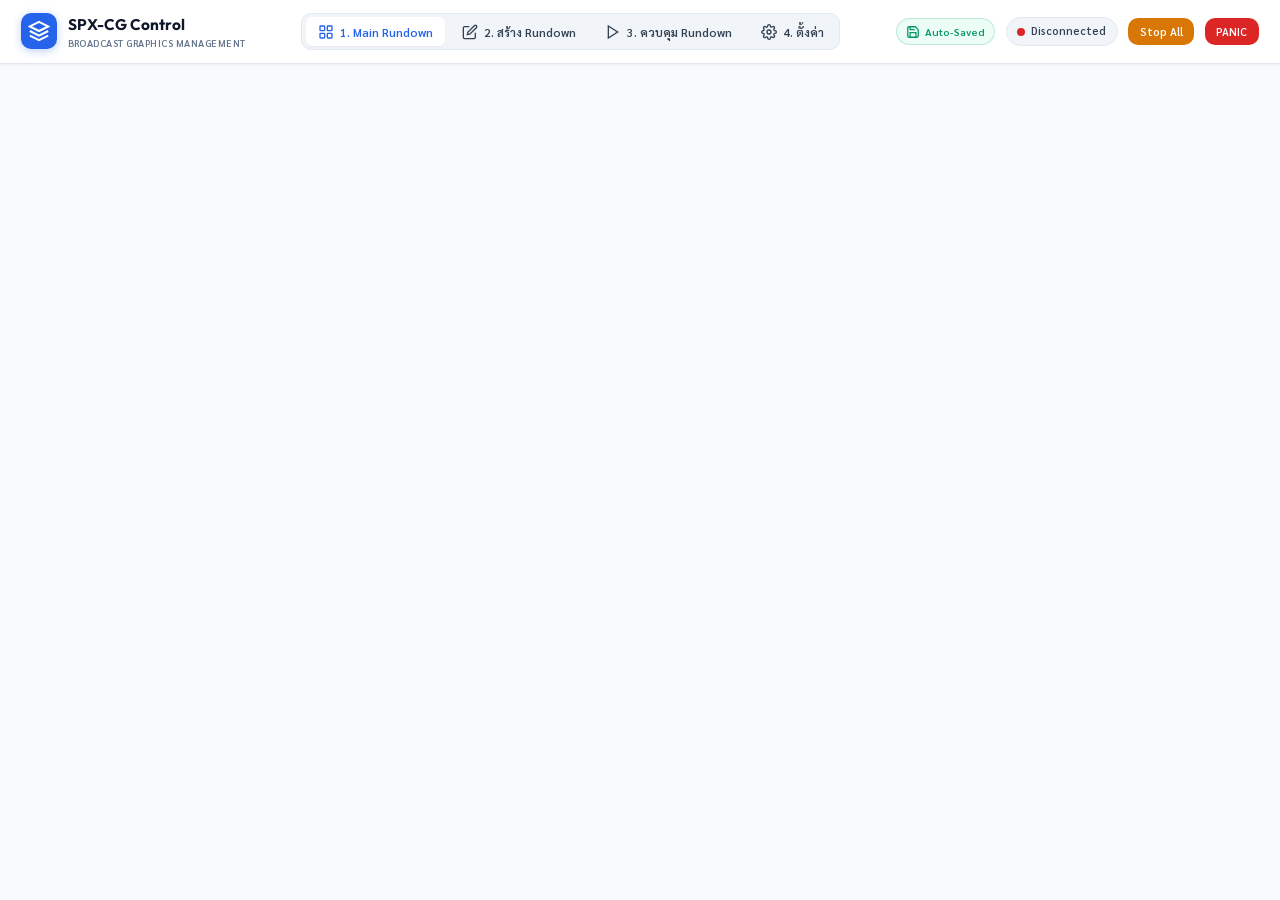
==== commit eb984227: "feat: add news blocks with drag and drop, reordering, and collapsible views" ====
--- a/index.html
+++ b/index.html
@@ -138,6 +138,16 @@
               </select>
             </div>
 
+            <!-- News Block Selection -->
+            <div class="form-group mb-3">
+              <label class="form-label fw-600" for="edit-item-block">
+                📁 สังกัดบล็อกข่าว (News Block)
+              </label>
+              <select class="form-control" id="edit-item-block">
+                <!-- Dynamically populated from store blocks -->
+              </select>
+            </div>
+
             <!-- STEP 2: Progressive Dynamic Form Fields -->
             <div id="editor-step-fields" class="editor-fields-container hidden">
               
--- a/css/components.css
+++ b/css/components.css
@@ -133,12 +133,13 @@
 .item-row-card {
   background: #ffffff;
   border: 1px solid var(--border-color);
+  border-left: 5px solid transparent;
   border-radius: var(--radius-lg);
-  padding: 1rem 1.25rem;
+  padding: 1.1rem 1.25rem;
   display: grid;
-  grid-template-columns: 28px 40px 100px 1fr 220px;
-  align-items: center;
-  gap: 1rem;
+  grid-template-columns: 28px 44px 100px 1fr 220px;
+  align-items: center;
+  gap: 1.25rem;
   box-shadow: var(--shadow-sm);
   transition: all var(--transition-fast);
   user-select: none;
@@ -151,6 +152,7 @@
 
 .item-row-card.is-onair {
   border-color: var(--accent-play);
+  border-left-color: var(--accent-play);
   background: #f0fdf4;
 }
 
@@ -168,36 +170,39 @@
   font-family: var(--font-family-mono);
   font-weight: 700;
   color: var(--text-muted);
-  font-size: 0.9rem;
+  font-size: 1.05rem;
 }
 
 .item-row-main {
   display: flex;
   flex-direction: column;
-  gap: 0.3rem;
+  gap: 0.25rem;
   overflow: hidden;
+  min-width: 0;
 }
 
 .item-row-head {
   font-weight: 700;
-  font-size: 1rem;
-  color: var(--text-primary);
+  font-size: 0.88rem;
+  color: var(--accent-primary);
+  line-height: 1.25;
 }
 
 .item-row-topic {
-  font-size: 0.85rem;
-  color: var(--text-secondary);
-  white-space: nowrap;
-  overflow: hidden;
-  text-overflow: ellipsis;
+  font-size: 1.35rem; /* Large high-visibility topic text */
+  font-weight: 600;
+  color: var(--text-primary);
+  line-height: 1.4;
+  word-break: break-word;
 }
 
 .item-row-assets {
   display: flex;
   align-items: center;
   gap: 0.75rem;
-  font-size: 0.75rem;
-  color: var(--text-muted);
+  font-size: 0.78rem;
+  color: var(--text-muted);
+  margin-top: 0.25rem;
 }
 
 .item-row-actions {
@@ -279,8 +284,9 @@
   display: flex;
   align-items: center;
   justify-content: space-between;
-  padding: 0.85rem 1rem;
-  border: 1px solid var(--border-color);
+  padding: 1rem 1.25rem;
+  border: 1px solid var(--border-color);
+  border-left: 5px solid transparent;
   border-radius: var(--radius-md);
   cursor: grab;
   user-select: none;
@@ -297,11 +303,13 @@
 
 .playlist-item.selected {
   border-color: var(--accent-primary);
+  border-left-color: var(--accent-primary);
   background: #eff6ff;
 }
 
 .playlist-item.onair {
   border-color: var(--accent-play);
+  border-left-color: var(--accent-play);
   background: #ecfdf5;
 }
 
@@ -321,7 +329,7 @@
   display: flex;
   align-items: center;
   justify-content: center;
-  padding: 0.2rem;
+  padding: 0.25rem;
   border-radius: var(--radius-sm);
   transition: color var(--transition-fast);
 }
@@ -331,11 +339,139 @@
   background: rgba(0, 0, 0, 0.05);
 }
 
-/* Side Monitor Panel */
+/* Active / Selected Topic Banner on Controller Desk */
+.ctrl-active-topic-banner {
+  background: #f8fafc;
+  border: 1px solid var(--border-color);
+  border-left: 5px solid var(--accent-primary);
+  border-radius: var(--radius-md);
+  padding: 0.85rem 1.15rem;
+  margin-bottom: 1rem;
+  transition: all var(--transition-fast);
+}
+
+.ctrl-active-topic-banner.is-onair {
+  background: #ecfdf5;
+  border-color: #a7f3d0;
+  border-left-color: var(--accent-play);
+}
+
+.ctrl-banner-header {
+  display: flex;
+  align-items: center;
+  gap: 0.5rem;
+  margin-bottom: 0.35rem;
+}
+
+.ctrl-banner-label {
+  font-size: 0.75rem;
+  font-weight: 700;
+  text-transform: uppercase;
+  color: var(--text-muted);
+  letter-spacing: 0.05em;
+}
+
+.ctrl-active-topic-banner.is-onair .ctrl-banner-label {
+  color: var(--accent-play);
+}
+
+.ctrl-banner-head {
+  font-size: 0.85rem;
+  font-weight: 700;
+  color: var(--accent-primary);
+}
+
+.ctrl-banner-topic {
+  font-size: 1.45rem;
+  font-weight: 700;
+  color: var(--text-primary);
+  line-height: 1.35;
+  word-break: break-word;
+}
+
+.ctrl-active-topic-banner.is-onair .ctrl-banner-topic {
+  color: #065f46;
+}
+
+/* Rundown Controller Playlist Queue Typography */
+.ctrl-playlist-item-left {
+  display: flex;
+  align-items: center;
+  gap: 0.85rem;
+  flex: 1;
+  min-width: 0;
+}
+
+.ctrl-item-index {
+  font-size: 1.05rem;
+  font-weight: 700;
+  color: var(--text-muted);
+  min-width: 32px;
+}
+
+.ctrl-item-content {
+  display: flex;
+  flex-direction: column;
+  gap: 0.25rem;
+  flex: 1;
+  min-width: 0;
+}
+
+.ctrl-item-head {
+  font-size: 0.88rem;
+  font-weight: 700;
+  color: var(--accent-primary);
+  line-height: 1.25;
+}
+
+.ctrl-item-topic {
+  font-size: 1.35rem; /* Large high-visibility topic text */
+  font-weight: 600;
+  color: var(--text-primary);
+  line-height: 1.4;
+  word-break: break-word;
+}
+
+.playlist-item.selected .ctrl-item-topic {
+  color: #1e40af;
+  font-weight: 700;
+}
+
+.playlist-item.onair .ctrl-item-topic {
+  color: #065f46;
+  font-weight: 700;
+}
+
+/* Side Monitor Panel & Detail Box */
 .side-monitor-panel {
   display: flex;
   flex-direction: column;
   gap: 1rem;
+}
+
+.ctrl-detail-topic-box {
+  background: #f8fafc;
+  border: 1px solid var(--border-color);
+  border-radius: var(--radius-md);
+  padding: 0.75rem 1rem;
+  margin: 0.35rem 0;
+}
+
+.ctrl-detail-topic-label {
+  display: block;
+  font-size: 0.75rem;
+  font-weight: 700;
+  text-transform: uppercase;
+  color: var(--text-muted);
+  margin-bottom: 0.25rem;
+}
+
+.ctrl-detail-topic-text {
+  font-size: 1.3rem; /* Prominent large text in details panel */
+  font-weight: 700;
+  color: var(--text-primary);
+  line-height: 1.4;
+  word-break: break-word;
 }
 
 /* --------------------------------------------------------------------------
@@ -473,3 +609,252 @@
   padding: 0.4rem 0;
 }
 
+/* Modal Editor Topic & Field Font Enhancements */
+#edit-item-topic {
+  font-size: 1.15rem;
+  font-weight: 500;
+  line-height: 1.45;
+}
+
+#edit-item-line1,
+#edit-item-line2-bar2line,
+#edit-item-name1,
+#edit-item-name2 {
+  font-size: 1.05rem;
+  font-weight: 500;
+}
+
+/* ==========================================================================
+   NEWS BLOCKS (บล็อกข่าว) STYLES
+   ========================================================================== */
+.news-block-card {
+  background: #ffffff;
+  border: 1px solid var(--border-color);
+  border-radius: var(--radius-lg);
+  margin-bottom: 1.25rem;
+  box-shadow: var(--shadow-sm);
+  transition: all var(--transition-fast);
+  overflow: hidden;
+}
+
+.news-block-card.dragging {
+  opacity: 0.45;
+  border: 2px dashed var(--accent-primary) !important;
+}
+
+.news-block-card.drag-over-block {
+  border-color: var(--accent-primary) !important;
+  box-shadow: 0 0 0 3px rgba(37, 99, 235, 0.2);
+}
+
+.news-block-header {
+  background: #f8fafc;
+  border-bottom: 1px solid var(--border-color);
+  padding: 0.75rem 1.15rem;
+  display: flex;
+  align-items: center;
+  justify-content: space-between;
+  gap: 1rem;
+  user-select: none;
+  transition: background var(--transition-fast);
+}
+
+.news-block-header:hover {
+  background: #f1f5f9;
+}
+
+.news-block-card.is-collapsed .news-block-header {
+  border-bottom: none;
+}
+
+.news-block-header-left {
+  display: flex;
+  align-items: center;
+  gap: 0.65rem;
+  flex: 1;
+  min-width: 0;
+}
+
+.news-block-header-right {
+  display: flex;
+  align-items: center;
+  gap: 0.35rem;
+}
+
+.drag-handle-block {
+  cursor: grab;
+  color: var(--text-muted);
+  padding: 0.2rem;
+  border-radius: var(--radius-sm);
+  display: flex;
+  align-items: center;
+  justify-content: center;
+}
+
+.drag-handle-block:hover {
+  color: var(--text-primary);
+  background: rgba(0, 0, 0, 0.06);
+}
+
+.btn-block-collapse {
+  background: transparent;
+  border: none;
+  cursor: pointer;
+  color: var(--text-secondary);
+  display: flex;
+  align-items: center;
+  justify-content: center;
+  padding: 0.25rem;
+  border-radius: var(--radius-sm);
+  transition: color var(--transition-fast);
+}
+
+.btn-block-collapse:hover {
+  color: var(--accent-primary);
+}
+
+.chevron-icon {
+  transition: transform 0.2s cubic-bezier(0.4, 0, 0.2, 1);
+}
+
+.news-block-card.is-collapsed .chevron-icon,
+.ctrl-block-group.is-collapsed .chevron-icon {
+  transform: rotate(-90deg);
+}
+
+.news-block-title-box {
+  display: flex;
+  align-items: center;
+  gap: 0.4rem;
+  cursor: pointer;
+}
+
+.news-block-title {
+  font-family: var(--font-family-display);
+  font-size: 1.15rem;
+  font-weight: 700;
+  color: var(--text-primary);
+  letter-spacing: -0.01em;
+}
+
+.news-block-title:hover {
+  color: var(--accent-primary);
+}
+
+.block-count-badge {
+  font-size: 0.75rem;
+  font-weight: 700;
+  background: #e2e8f0;
+  color: #334155;
+  border-radius: var(--radius-full);
+  padding: 0.2rem 0.65rem;
+}
+
+.news-block-body {
+  padding: 0.85rem 1rem;
+  display: flex;
+  flex-direction: column;
+  gap: 0.75rem;
+  background: #ffffff;
+  min-height: 50px;
+}
+
+.news-block-card.is-collapsed .news-block-body {
+  display: none !important;
+}
+
+.empty-block-dropzone {
+  border: 2px dashed #cbd5e1;
+  border-radius: var(--radius-md);
+  padding: 1.5rem 1rem;
+  text-align: center;
+  color: var(--text-muted);
+  font-size: 0.88rem;
+  display: flex;
+  flex-direction: column;
+  align-items: center;
+  gap: 0.4rem;
+  background: #f8fafc;
+  transition: all var(--transition-fast);
+}
+
+.empty-block-dropzone.drag-over {
+  border-color: var(--accent-primary);
+  background: #eff6ff;
+  color: var(--accent-primary);
+}
+
+/* Unassigned Items Section */
+.unassigned-items-section {
+  margin-top: 1.75rem;
+  border: 2px dashed var(--border-color);
+  border-radius: var(--radius-lg);
+  padding: 1rem 1.25rem;
+  background: #f8fafc;
+  transition: all var(--transition-fast);
+}
+
+.unassigned-items-section.drag-over {
+  border-color: var(--accent-primary);
+  background: #eff6ff;
+}
+
+.unassigned-header {
+  display: flex;
+  align-items: center;
+  justify-content: space-between;
+}
+
+/* Controller Desk News Blocks */
+.ctrl-block-group {
+  margin-bottom: 0.85rem;
+  border: 1px solid var(--border-color);
+  border-radius: var(--radius-md);
+  overflow: hidden;
+  background: #ffffff;
+  transition: all var(--transition-fast);
+}
+
+.ctrl-block-header {
+  background: #f8fafc;
+  padding: 0.55rem 0.85rem;
+  display: flex;
+  align-items: center;
+  justify-content: space-between;
+  border-bottom: 1px solid var(--border-color);
+  cursor: pointer;
+  user-select: none;
+}
+
+.ctrl-block-header:hover {
+  background: #f1f5f9;
+}
+
+.ctrl-block-group.is-collapsed .ctrl-block-header {
+  border-bottom: none;
+}
+
+.ctrl-block-group.is-collapsed .ctrl-block-items {
+  display: none !important;
+}
+
+.ctrl-block-items {
+  padding: 0.5rem;
+  display: flex;
+  flex-direction: column;
+  gap: 0.5rem;
+}
+
+.ctrl-block-title {
+  font-size: 0.95rem;
+  font-weight: 700;
+  color: var(--text-primary);
+}
+
+.ctrl-block-header.drag-over-block,
+.ctrl-block-items.drag-over-block {
+  background: #eff6ff !important;
+}
+
+
+
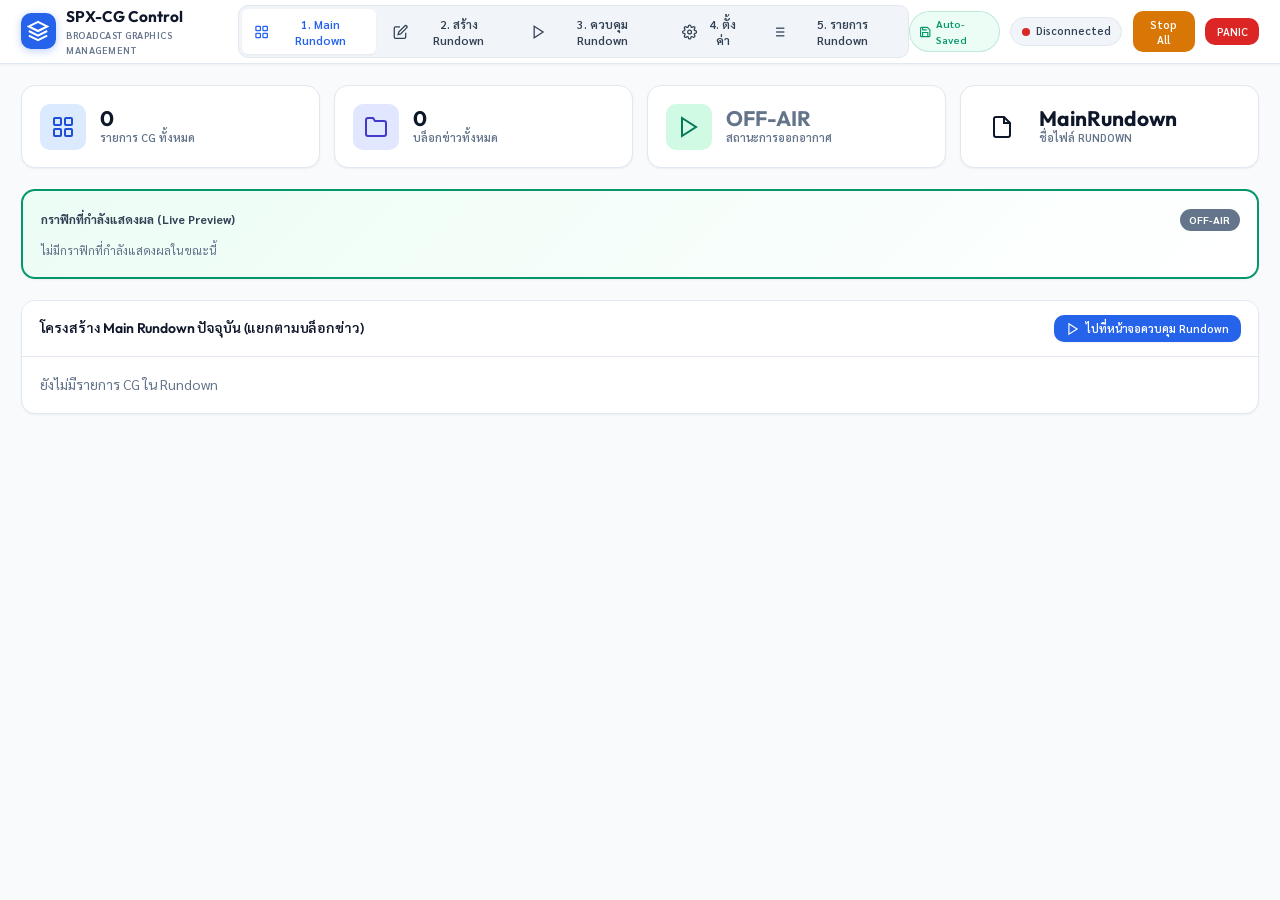
==== commit efe06543: "feat(rundowns): add screen 5 for SPX allrundowns list and rundown load functionality" ====
--- a/index.html
+++ b/index.html
@@ -64,6 +64,17 @@
           </svg>
           4. ตั้งค่า
         </button>
+        <button class="nav-screen-btn" data-view="view-rundowns">
+          <svg width="16" height="16" viewBox="0 0 24 24" fill="none" stroke="currentColor" stroke-width="2">
+            <line x1="8" y1="6" x2="21" y2="6"></line>
+            <line x1="8" y1="12" x2="21" y2="12"></line>
+            <line x1="8" y1="18" x2="21" y2="18"></line>
+            <line x1="3" y1="6" x2="3.01" y2="6"></line>
+            <line x1="3" y1="12" x2="3.01" y2="12"></line>
+            <line x1="3" y1="18" x2="3.01" y2="18"></line>
+          </svg>
+          5. รายการ Rundown
+        </button>
       </nav>
 
       <!-- Status, Auto-Save Pill & Emergency Controls -->
@@ -109,6 +120,11 @@
       <!-- SCREEN 4: SETTINGS (หน้าจอตั้งค่า) -->
       <section class="screen-view" id="view-settings">
         <!-- View Content injected dynamically by settings.js -->
+      </section>
+
+      <!-- SCREEN 5: ALL RUNDOWNS (หน้าจอรายการ Rundown ทั้งหมด) -->
+      <section class="screen-view" id="view-rundowns">
+        <!-- View Content injected dynamically by rundowns.js -->
       </section>
 
     </main>
--- a/css/main.css
+++ b/css/main.css
@@ -424,6 +424,11 @@
   background-color: var(--bg-main);
 }
 
+.main-body:has(#view-controller.active),
+.main-body.no-scroll {
+  overflow: hidden !important;
+}
+
 .screen-view {
   display: none;
   height: 100%;
--- a/css/components.css
+++ b/css/components.css
@@ -97,8 +97,12 @@
 }
 
 .onair-item-topic {
-  font-size: 0.95rem;
-  color: var(--text-secondary);
+  font-size: 1.35rem;
+  font-weight: 700;
+  color: var(--text-primary);
+  line-height: 1.4;
+  word-break: normal;
+  overflow-wrap: break-word;
 }
 
 .onair-meta {
@@ -145,6 +149,13 @@
   user-select: none;
 }
 
+/* 4-Column Layout specifically for Main Rundown Overview Dashboard */
+.overview-dashboard .item-row-card,
+.item-row-card.overview-row-card {
+  grid-template-columns: 44px 110px 1fr 90px;
+  gap: 1.25rem;
+}
+
 .item-row-card:hover {
   border-color: var(--border-color-hover);
   box-shadow: var(--shadow-md);
@@ -193,7 +204,9 @@
   font-weight: 600;
   color: var(--text-primary);
   line-height: 1.4;
-  word-break: break-word;
+  word-break: normal;
+  overflow-wrap: break-word;
+  white-space: normal;
 }
 
 .item-row-assets {
@@ -215,22 +228,38 @@
 /* --------------------------------------------------------------------------
    VIEW 3: RUNDOWN CONTROLLER DESK
    -------------------------------------------------------------------------- */
+#view-controller.active {
+  height: 100%;
+  min-height: 0;
+  overflow: hidden;
+}
+
 .controller-desk {
   display: grid;
   grid-template-columns: 1fr 340px;
   gap: 1.5rem;
   height: 100%;
+  min-height: 0;
+  overflow: hidden;
 }
 
 .main-controller-panel {
   display: flex;
   flex-direction: column;
-  gap: 1.25rem;
+  gap: 1rem;
+  height: 100%;
+  min-height: 0;
+  overflow: hidden;
+}
+
+/* ล็อกส่วนสั่งเล่น (Main Broadcast Control Desk) ให้อยู่กับที่ */
+.ctrl-desk-card {
+  flex-shrink: 0;
 }
 
 .big-control-buttons {
   display: grid;
-  grid-template-columns: 2fr 1fr 1fr;
+  grid-template-columns: 2fr 1fr;
   gap: 1rem;
 }
 
@@ -240,7 +269,7 @@
   align-items: center;
   justify-content: center;
   gap: 0.4rem;
-  padding: 1.5rem 1rem;
+  padding: 1.25rem 1rem;
   border-radius: var(--radius-lg);
   font-family: var(--font-family-display);
   font-weight: 700;
@@ -268,19 +297,33 @@
   background: linear-gradient(135deg, #dc2626 0%, #b91c1c 100%);
 }
 
+/* ล็อกส่วนหัวของคิว และให้เลื่อนเฉพาะรายการในคิว Rundown */
 .playlist-container {
   flex: 1;
+  min-height: 0;
   background: #ffffff;
   border: 1px solid var(--border-color);
   border-radius: var(--radius-lg);
   padding: 1rem;
+  overflow: hidden;
+  display: flex;
+  flex-direction: column;
+  gap: 0.5rem;
+}
+
+.playlist-header {
+  flex-shrink: 0;
+}
+
+#ctrl-playlist-items {
+  flex: 1;
+  min-height: 0;
   overflow-y: auto;
-  display: flex;
-  flex-direction: column;
-  gap: 0.5rem;
+  padding-right: 0.35rem;
 }
 
 .playlist-item {
+  background: #ffffff;
   display: flex;
   align-items: center;
   justify-content: space-between;
@@ -288,6 +331,7 @@
   border: 1px solid var(--border-color);
   border-left: 5px solid transparent;
   border-radius: var(--radius-md);
+  box-shadow: 0 1px 3px rgba(0, 0, 0, 0.04);
   cursor: grab;
   user-select: none;
   transition: all var(--transition-fast);
@@ -337,6 +381,27 @@
 .drag-handle:hover {
   color: var(--text-primary);
   background: rgba(0, 0, 0, 0.05);
+}
+
+.btn-item-edit {
+  display: inline-flex;
+  align-items: center;
+  gap: 0.3rem;
+  font-weight: 600;
+  font-size: 0.78rem;
+  background: #ffffff;
+  border: 1px solid #cbd5e1;
+  color: #334155;
+  padding: 0.28rem 0.65rem;
+  border-radius: var(--radius-sm);
+  transition: all var(--transition-fast);
+}
+
+.btn-item-edit:hover {
+  background: #f8fafc;
+  border-color: #3b82f6;
+  color: #1d4ed8;
+  box-shadow: 0 1px 3px rgba(37, 99, 235, 0.15);
 }
 
 /* Active / Selected Topic Banner on Controller Desk */
@@ -447,6 +512,18 @@
   display: flex;
   flex-direction: column;
   gap: 1rem;
+  height: 100%;
+  min-height: 0;
+  overflow-y: auto;
+  padding-right: 0.2rem;
+}
+
+.ctrl-side-card {
+  flex-shrink: 0;
+}
+
+.ctrl-logo-card {
+  flex-shrink: 0;
 }
 
 .ctrl-detail-topic-box {
@@ -625,14 +702,16 @@
 }
 
 /* ==========================================================================
-   NEWS BLOCKS (บล็อกข่าว) STYLES
+/* ==========================================================================
+   NEWS BLOCKS (บล็อกข่าว) STYLES - HIGH CONTRAST & DISTINCT CARDS
    ========================================================================== */
 .news-block-card {
-  background: #ffffff;
-  border: 1px solid var(--border-color);
+  background: #f1f5f9;
+  border: 1.5px solid #cbd5e1;
+  border-left: 6px solid var(--accent-primary);
   border-radius: var(--radius-lg);
-  margin-bottom: 1.25rem;
-  box-shadow: var(--shadow-sm);
+  margin-bottom: 1.35rem;
+  box-shadow: 0 4px 10px -1px rgba(15, 23, 42, 0.08), 0 2px 4px -1px rgba(15, 23, 42, 0.04);
   transition: all var(--transition-fast);
   overflow: hidden;
 }
@@ -644,13 +723,14 @@
 
 .news-block-card.drag-over-block {
   border-color: var(--accent-primary) !important;
-  box-shadow: 0 0 0 3px rgba(37, 99, 235, 0.2);
+  box-shadow: 0 0 0 3px rgba(37, 99, 235, 0.25);
+  background: #e0e7ff;
 }
 
 .news-block-header {
-  background: #f8fafc;
-  border-bottom: 1px solid var(--border-color);
-  padding: 0.75rem 1.15rem;
+  background: linear-gradient(90deg, #e2e8f0 0%, #e8eef8 100%);
+  border-bottom: 1.5px solid #cbd5e1;
+  padding: 0.85rem 1.25rem;
   display: flex;
   align-items: center;
   justify-content: space-between;
@@ -660,7 +740,7 @@
 }
 
 .news-block-header:hover {
-  background: #f1f5f9;
+  background: linear-gradient(90deg, #dbeafe 0%, #e0e7ff 100%);
 }
 
 .news-block-card.is-collapsed .news-block-header {
@@ -670,7 +750,7 @@
 .news-block-header-left {
   display: flex;
   align-items: center;
-  gap: 0.65rem;
+  gap: 0.75rem;
   flex: 1;
   min-width: 0;
 }
@@ -683,34 +763,39 @@
 
 .drag-handle-block {
   cursor: grab;
-  color: var(--text-muted);
-  padding: 0.2rem;
+  color: #64748b;
+  padding: 0.25rem;
   border-radius: var(--radius-sm);
   display: flex;
   align-items: center;
   justify-content: center;
+  background: rgba(255, 255, 255, 0.6);
+  border: 1px solid rgba(203, 213, 225, 0.8);
 }
 
 .drag-handle-block:hover {
   color: var(--text-primary);
-  background: rgba(0, 0, 0, 0.06);
+  background: #ffffff;
+  border-color: #94a3b8;
 }
 
 .btn-block-collapse {
-  background: transparent;
-  border: none;
+  background: rgba(255, 255, 255, 0.6);
+  border: 1px solid rgba(203, 213, 225, 0.8);
   cursor: pointer;
-  color: var(--text-secondary);
+  color: #334155;
   display: flex;
   align-items: center;
   justify-content: center;
-  padding: 0.25rem;
+  padding: 0.3rem;
   border-radius: var(--radius-sm);
-  transition: color var(--transition-fast);
+  transition: all var(--transition-fast);
 }
 
 .btn-block-collapse:hover {
   color: var(--accent-primary);
+  background: #ffffff;
+  border-color: var(--accent-primary);
 }
 
 .chevron-icon {
@@ -725,15 +810,15 @@
 .news-block-title-box {
   display: flex;
   align-items: center;
-  gap: 0.4rem;
+  gap: 0.5rem;
   cursor: pointer;
 }
 
 .news-block-title {
   font-family: var(--font-family-display);
-  font-size: 1.15rem;
-  font-weight: 700;
-  color: var(--text-primary);
+  font-size: 1.2rem;
+  font-weight: 700;
+  color: #0f172a;
   letter-spacing: -0.01em;
 }
 
@@ -744,19 +829,20 @@
 .block-count-badge {
   font-size: 0.75rem;
   font-weight: 700;
-  background: #e2e8f0;
-  color: #334155;
+  background: var(--accent-primary);
+  color: #ffffff;
   border-radius: var(--radius-full);
-  padding: 0.2rem 0.65rem;
+  padding: 0.25rem 0.75rem;
+  box-shadow: 0 1px 2px rgba(37, 99, 235, 0.3);
 }
 
 .news-block-body {
-  padding: 0.85rem 1rem;
-  display: flex;
-  flex-direction: column;
-  gap: 0.75rem;
-  background: #ffffff;
-  min-height: 50px;
+  padding: 1rem 1.15rem;
+  display: flex;
+  flex-direction: column;
+  gap: 0.85rem;
+  background: #f1f5f9;
+  min-height: 55px;
 }
 
 .news-block-card.is-collapsed .news-block-body {
@@ -764,17 +850,19 @@
 }
 
 .empty-block-dropzone {
-  border: 2px dashed #cbd5e1;
+  border: 2px dashed #94a3b8;
   border-radius: var(--radius-md);
-  padding: 1.5rem 1rem;
+  padding: 1.75rem 1rem;
   text-align: center;
-  color: var(--text-muted);
-  font-size: 0.88rem;
-  display: flex;
-  flex-direction: column;
-  align-items: center;
-  gap: 0.4rem;
-  background: #f8fafc;
+  color: #64748b;
+  font-size: 0.92rem;
+  font-weight: 500;
+  display: flex;
+  flex-direction: column;
+  align-items: center;
+  gap: 0.45rem;
+  background: #ffffff;
+  box-shadow: 0 1px 2px rgba(0, 0, 0, 0.04);
   transition: all var(--transition-fast);
 }
 
@@ -782,15 +870,18 @@
   border-color: var(--accent-primary);
   background: #eff6ff;
   color: var(--accent-primary);
+  box-shadow: 0 0 0 3px rgba(37, 99, 235, 0.15);
 }
 
 /* Unassigned Items Section */
 .unassigned-items-section {
-  margin-top: 1.75rem;
-  border: 2px dashed var(--border-color);
+  margin-top: 2rem;
+  border: 1.5px dashed #f59e0b;
+  border-left: 6px solid #f59e0b;
   border-radius: var(--radius-lg);
-  padding: 1rem 1.25rem;
-  background: #f8fafc;
+  padding: 1.15rem 1.35rem;
+  background: #fffbeb;
+  box-shadow: 0 3px 8px -1px rgba(245, 158, 11, 0.1);
   transition: all var(--transition-fast);
 }
 
@@ -807,27 +898,30 @@
 
 /* Controller Desk News Blocks */
 .ctrl-block-group {
-  margin-bottom: 0.85rem;
-  border: 1px solid var(--border-color);
+  margin-bottom: 1rem;
+  border: 1.5px solid #cbd5e1;
+  border-left: 5px solid var(--accent-primary);
   border-radius: var(--radius-md);
   overflow: hidden;
-  background: #ffffff;
+  background: #f1f5f9;
+  box-shadow: 0 2px 6px -1px rgba(15, 23, 42, 0.07);
   transition: all var(--transition-fast);
 }
 
 .ctrl-block-header {
-  background: #f8fafc;
-  padding: 0.55rem 0.85rem;
+  background: linear-gradient(90deg, #e2e8f0 0%, #e8eef8 100%);
+  padding: 0.65rem 0.95rem;
   display: flex;
   align-items: center;
   justify-content: space-between;
-  border-bottom: 1px solid var(--border-color);
+  border-bottom: 1.5px solid #cbd5e1;
   cursor: pointer;
   user-select: none;
+  transition: background var(--transition-fast);
 }
 
 .ctrl-block-header:hover {
-  background: #f1f5f9;
+  background: linear-gradient(90deg, #dbeafe 0%, #e0e7ff 100%);
 }
 
 .ctrl-block-group.is-collapsed .ctrl-block-header {
@@ -839,22 +933,94 @@
 }
 
 .ctrl-block-items {
-  padding: 0.5rem;
-  display: flex;
-  flex-direction: column;
-  gap: 0.5rem;
+  padding: 0.65rem;
+  display: flex;
+  flex-direction: column;
+  gap: 0.65rem;
+  background: #f1f5f9;
 }
 
 .ctrl-block-title {
-  font-size: 0.95rem;
-  font-weight: 700;
-  color: var(--text-primary);
+  font-size: 1.05rem;
+  font-weight: 700;
+  color: #0f172a;
 }
 
 .ctrl-block-header.drag-over-block,
 .ctrl-block-items.drag-over-block {
-  background: #eff6ff !important;
-}
-
-
-
+  background: #dbeafe !important;
+}
+
+/* --------------------------------------------------------------------------
+   VIEW 5: ALL RUNDOWNS LIST
+   -------------------------------------------------------------------------- */
+.rundowns-container {
+  display: flex;
+  flex-direction: column;
+  gap: 1.25rem;
+  max-width: 1200px;
+  margin: 0 auto;
+}
+
+.rundown-search-box {
+  position: relative;
+  display: flex;
+  align-items: center;
+}
+
+.rundown-search-box svg {
+  position: absolute;
+  left: 0.65rem;
+  color: var(--text-muted);
+  pointer-events: none;
+}
+
+.rundown-search-box input {
+  padding-left: 2rem !important;
+  width: 250px;
+}
+
+.rundown-active-banner {
+  animation: fadeIn 0.3s ease;
+}
+
+.rundown-projects-grid {
+  display: flex;
+  flex-direction: column;
+  gap: 1.25rem;
+}
+
+.rundown-project-card {
+  border: 1px solid var(--border-color);
+  box-shadow: var(--shadow-sm);
+  transition: all var(--transition-fast);
+}
+
+.rundown-project-card:hover {
+  box-shadow: var(--shadow-md);
+}
+
+.rundown-item-row {
+  transition: background var(--transition-fast);
+}
+
+.rundown-item-row:hover {
+  background: #f8fafc;
+}
+
+.rundown-item-row.is-active-rundown {
+  background: #f0fdf4;
+  border-left: 4px solid var(--accent-play);
+}
+
+.rundown-item-row:last-child {
+  border-bottom: none !important;
+}
+
+@keyframes spin {
+  from { transform: rotate(0deg); }
+  to { transform: rotate(360deg); }
+}
+
+
+
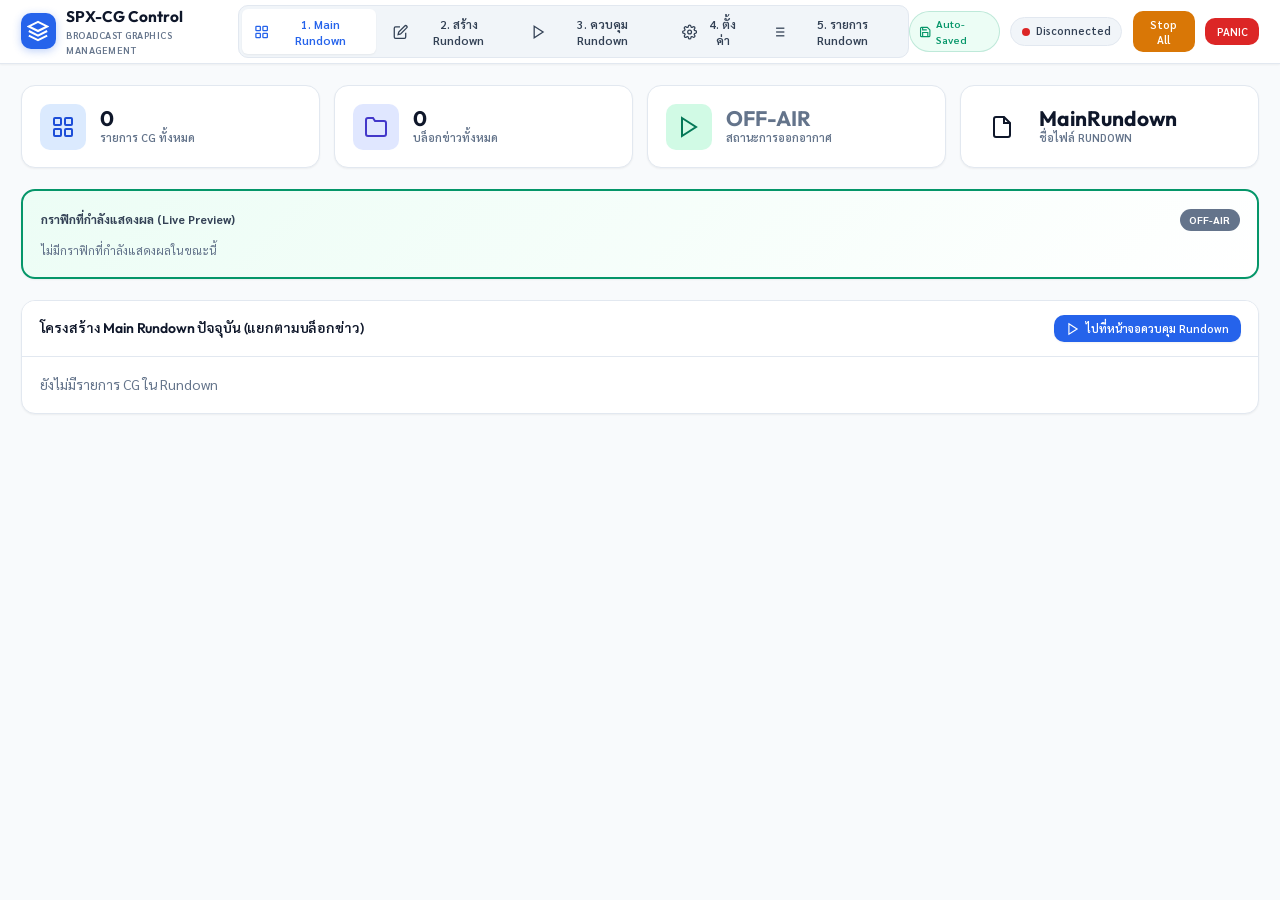
==== commit fb7c57e0: "feat(createRundown): add confirmation modal when deleting block with options to move to general item" ====
--- a/index.html
+++ b/index.html
@@ -292,6 +292,76 @@
       </div>
     </dialog>
 
+    <!-- DELETE BLOCK CONFIRMATION MODAL DIALOG -->
+    <dialog class="modal-dialog" id="delete-block-dialog">
+      <div class="modal-content" style="max-width: 520px;">
+        <div class="modal-header">
+          <div class="flex-center gap-2">
+            <div class="stat-icon" style="width: 32px; height: 32px; background: #fee2e2; color: #dc2626; border-radius: 6px;">
+              <svg width="18" height="18" viewBox="0 0 24 24" fill="none" stroke="currentColor" stroke-width="2.2">
+                <polyline points="3 6 5 6 21 6"></polyline>
+                <path d="M19 6v14a2 2 0 0 1-2 2H7a2 2 0 0 1-2-2V6m3 0V4a2 2 0 0 1 2-2h4a2 2 0 0 1 2 2v2"></path>
+              </svg>
+            </div>
+            <h3 class="fs-md fw-700 m-0">ยืนยันการลบบล็อกข่าว</h3>
+          </div>
+          <button type="button" class="btn-icon" id="btn-close-delete-block-dialog">&times;</button>
+        </div>
+        <div class="modal-body p-4">
+          <div class="mb-3">
+            <span class="fs-xs fw-600 text-muted uppercase">บล็อกข่าวที่ต้องการลบ:</span>
+            <div class="fs-md fw-700 text-primary mt-1" id="del-block-title-text">-</div>
+            <div class="fs-xs text-muted mt-1" id="del-block-count-text">มีรายการข่าวอยู่ภายใน 0 รายการ</div>
+          </div>
+
+          <div class="p-3 bg-slate-50 border rounded-md mb-4" id="del-block-choices-box">
+            <p class="fs-sm fw-600 mb-2">กรุณาเลือกรูปแบบที่ต้องการจัดการรายการข่าวภายในบล็อกนี้:</p>
+            
+            <div class="flex-column gap-2">
+              <!-- Choice 1: Move to General Items -->
+              <label class="del-block-choice-card">
+                <input type="radio" name="del-block-mode" value="move" checked>
+                <div class="del-block-choice-info">
+                  <div class="fw-700 fs-sm text-primary flex-center gap-1" style="justify-content: flex-start;">
+                    <span>📌 ย้ายไปเป็น "รายการทั่วไป" (เก็บรายการไว้)</span>
+                  </div>
+                  <div class="fs-xs text-muted mt-1">
+                    ลบเฉพาะหัวข้อบล็อกข่าวออก ส่วนรายการข่าวทั้งหมดจะถูกย้ายออกไปอยู่นอกบล็อก (รายการทั่วไป) เพื่อนำไปใช้งานต่อได้
+                  </div>
+                </div>
+              </label>
+
+              <!-- Choice 2: Delete All Items -->
+              <label class="del-block-choice-card danger">
+                <input type="radio" name="del-block-mode" value="deleteAll">
+                <div class="del-block-choice-info">
+                  <div class="fw-700 fs-sm text-danger flex-center gap-1" style="justify-content: flex-start;">
+                    <span>🗑️ ลบข่าวภายในบล็อกทั้งหมด</span>
+                  </div>
+                  <div class="fs-xs text-muted mt-1">
+                    ลบทั้งบล็อกข่าวและรายการข่าวทั้งหมดที่อยู่ข้างในทิ้งทันที
+                  </div>
+                </div>
+              </label>
+            </div>
+          </div>
+
+          <div class="flex-between gap-2 mt-4">
+            <button type="button" class="btn btn-secondary" id="btn-cancel-delete-block">
+              ยกเลิก
+            </button>
+            <button type="button" class="btn btn-danger flex-center gap-1" id="btn-confirm-delete-block">
+              <svg width="15" height="15" viewBox="0 0 24 24" fill="none" stroke="currentColor" stroke-width="2.2">
+                <polyline points="3 6 5 6 21 6"></polyline>
+                <path d="M19 6v14a2 2 0 0 1-2 2H7a2 2 0 0 1-2-2V6m3 0V4a2 2 0 0 1 2-2h4a2 2 0 0 1 2 2v2"></path>
+              </svg>
+              <span>ยืนยันการลบ</span>
+            </button>
+          </div>
+        </div>
+      </div>
+    </dialog>
+
     <!-- TOAST NOTIFICATION STACK -->
     <div class="toast-container" id="toast-container"></div>
   </div>
--- a/css/components.css
+++ b/css/components.css
@@ -1022,5 +1022,43 @@
   to { transform: rotate(360deg); }
 }
 
-
-
+/* Delete Block Modal Choice Cards */
+.del-block-choice-card {
+  display: flex;
+  align-items: flex-start;
+  gap: 0.75rem;
+  padding: 0.85rem 1rem;
+  background: #ffffff;
+  border: 1.5px solid var(--border-color);
+  border-radius: var(--radius-md);
+  cursor: pointer;
+  transition: all var(--transition-fast);
+  margin-bottom: 0.5rem;
+}
+
+.del-block-choice-card:hover {
+  border-color: var(--accent-primary);
+  background: #f8fafc;
+}
+
+.del-block-choice-card input[type="radio"] {
+  margin-top: 0.25rem;
+  cursor: pointer;
+}
+
+.del-block-choice-card:has(input:checked) {
+  border-color: var(--accent-primary);
+  background: #eff6ff;
+}
+
+.del-block-choice-card.danger:hover {
+  border-color: var(--accent-stop);
+}
+
+.del-block-choice-card.danger:has(input:checked) {
+  border-color: var(--accent-stop);
+  background: #fef2f2;
+}
+
+
+
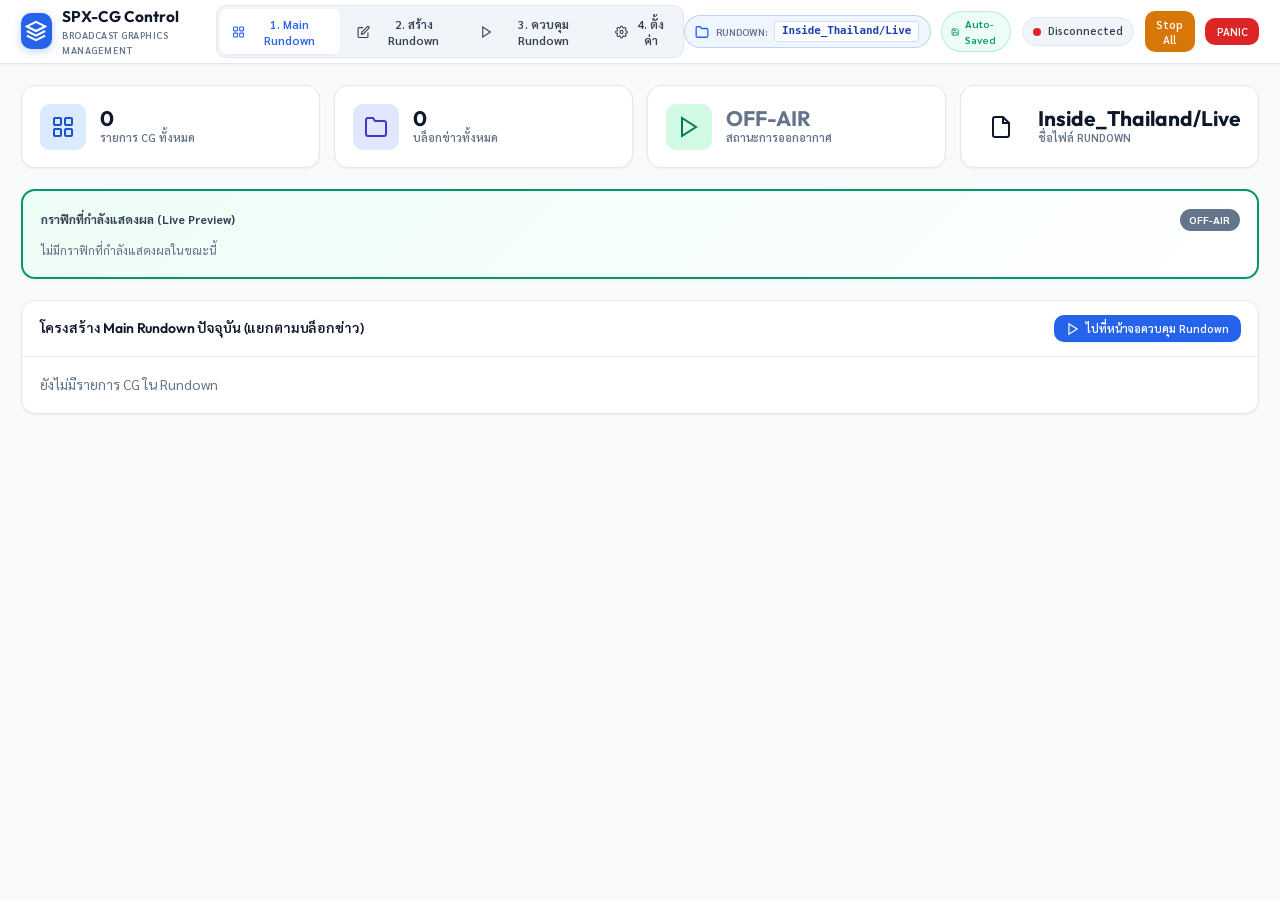
==== commit 7f3be30b: "feat(playout): support controlRundownItemByID API, fix playout state toggles, and add active rundown" ====
--- a/index.html
+++ b/index.html
@@ -64,7 +64,7 @@
           </svg>
           4. ตั้งค่า
         </button>
-        <button class="nav-screen-btn" data-view="view-rundowns">
+        <button class="nav-screen-btn" data-view="view-rundowns" style="display: none;">
           <svg width="16" height="16" viewBox="0 0 24 24" fill="none" stroke="currentColor" stroke-width="2">
             <line x1="8" y1="6" x2="21" y2="6"></line>
             <line x1="8" y1="12" x2="21" y2="12"></line>
@@ -79,6 +79,17 @@
 
       <!-- Status, Auto-Save Pill & Emergency Controls -->
       <div class="header-right">
+        <!-- Active Rundown Indicator Pill -->
+        <div class="rundown-status-pill" id="header-rundown-pill" title="SPX Rundown File ที่กำลังเชื่อมต่อ (คลิกเพื่อจัดการ Rundown)">
+          <span class="rundown-icon">
+            <svg width="14" height="14" viewBox="0 0 24 24" fill="none" stroke="currentColor" stroke-width="2.2">
+              <path d="M22 19a2 2 0 0 1-2 2H4a2 2 0 0 1-2-2V5a2 2 0 0 1 2-2h5l2 3h9a2 2 0 0 1 2 2z"></path>
+            </svg>
+          </span>
+          <span class="rundown-title-label">Rundown:</span>
+          <span class="rundown-file-badge" id="header-rundown-name">Inside_Thailand/Live</span>
+        </div>
+
         <!-- Auto-Save Status Pill -->
         <div class="autosave-status-pill saved" id="autosave-pill" title="สถานะการบันทึกอัตโนมัติ">
           <svg width="14" height="14" viewBox="0 0 24 24" fill="none" stroke="currentColor" stroke-width="2.2"><path d="M19 21H5a2 2 0 0 1-2-2V5a2 2 0 0 1 2-2h11l5 5v11a2 2 0 0 1-2 2z"></path><polyline points="17 21 17 13 7 13 7 21"></polyline><polyline points="7 3 7 8 15 8"></polyline></svg>
--- a/css/main.css
+++ b/css/main.css
@@ -230,6 +230,54 @@
   gap: 0.75rem;
 }
 
+/* Active Rundown Indicator Pill in Top Header */
+.rundown-status-pill {
+  display: flex;
+  align-items: center;
+  gap: 0.45rem;
+  font-size: 0.78rem;
+  font-weight: 600;
+  padding: 0.32rem 0.75rem;
+  border-radius: var(--radius-full);
+  background: #eff6ff;
+  border: 1px solid rgba(37, 99, 235, 0.25);
+  color: #1d4ed8;
+  cursor: pointer;
+  transition: all var(--transition-fast);
+  user-select: none;
+}
+
+.rundown-status-pill:hover {
+  background: #dbeafe;
+  border-color: #2563eb;
+  transform: translateY(-1px);
+  box-shadow: 0 2px 6px rgba(37, 99, 235, 0.15);
+}
+
+.rundown-status-pill .rundown-icon {
+  color: #2563eb;
+  display: flex;
+  align-items: center;
+}
+
+.rundown-status-pill .rundown-title-label {
+  color: #64748b;
+  font-size: 0.72rem;
+  font-weight: 600;
+  text-transform: uppercase;
+}
+
+.rundown-status-pill .rundown-file-badge {
+  font-family: var(--font-mono, monospace);
+  font-weight: 700;
+  color: #1e40af;
+  background: rgba(255, 255, 255, 0.9);
+  padding: 0.12rem 0.5rem;
+  border-radius: 4px;
+  border: 1px solid rgba(37, 99, 235, 0.2);
+  letter-spacing: -0.01em;
+}
+
 /* Auto-Save Status Pill */
 .autosave-status-pill {
   display: flex;
